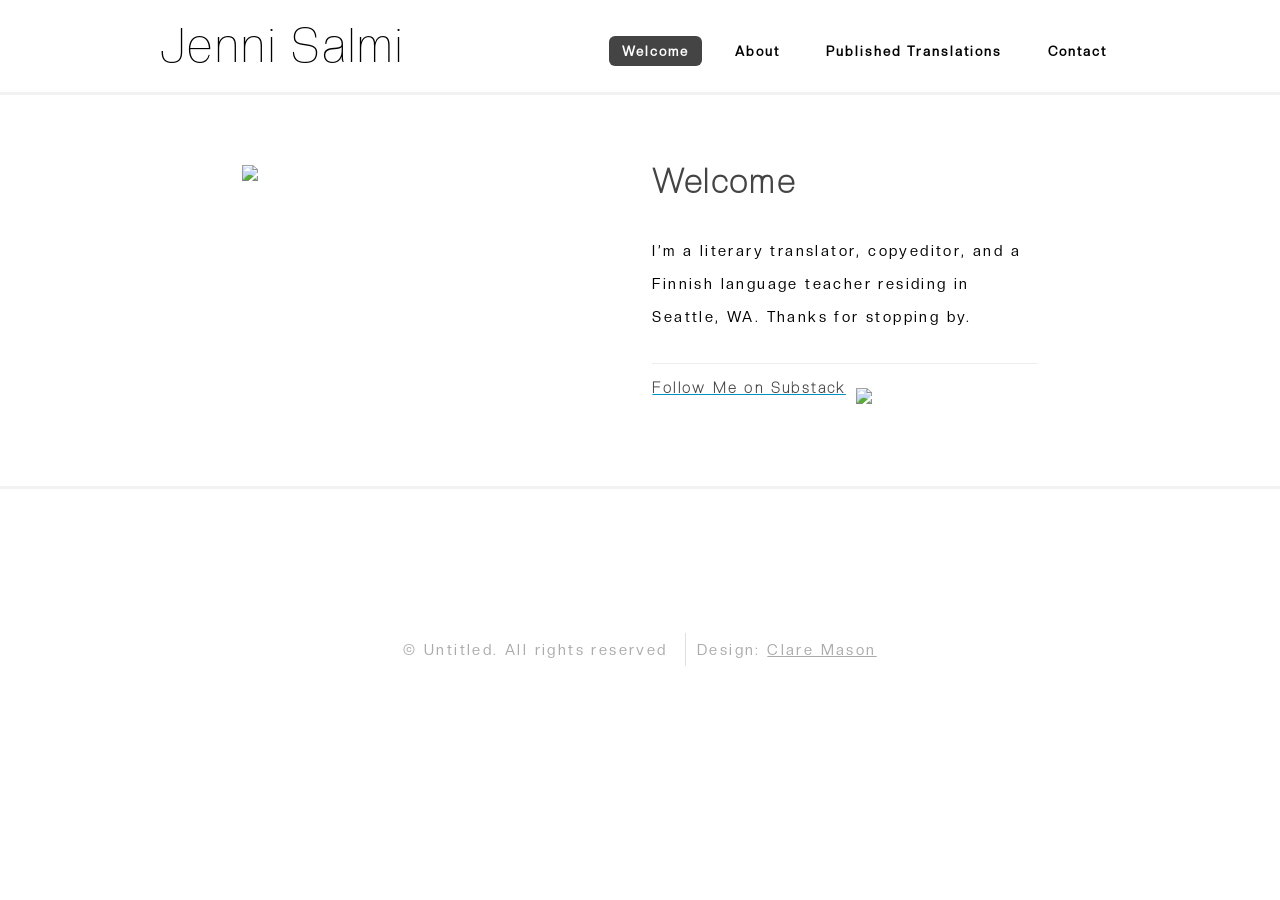
==== index.html @ ab944a5c "fixing styling" ====
<!doctype html>
<html>
  <head>
    <title>Jenni Salmi</title>
    <meta charset="utf-8" />
    <meta
      name="viewport"
      content="width=device-width, initial-scale=1, user-scalable=no"
    />
    <link rel="stylesheet" href="assets/css/main.css" />
  </head>
  <body class="is-preload no-sidebar">
    <div id="page-wrapper">
      <!-- Header -->
      <div id="header-wrapper">
        <header id="header" class="container">
          <!-- Logo -->
          <div id="logo">
            <h1><a href="index.html">Jenni Salmi</a></h1>
          </div>
          <!-- Nav -->
          <nav id="nav">
            <ul>
              <li class="current"><a href="index.html">Welcome</a></li>
              <li><a href="about.html">About</a></li>
              <li>
                <a href="published-translations.html">Published Translations</a>
              </li>
              <li><a href="contact.html">Contact</a></li>
            </ul>
          </nav>
        </header>
      </div>

      <!-- Main -->
      <div id="main-wrapper">
        <div class="container">
          <div id="content">
            <!-- Content -->

            <div class="row">
              <div class="col-1 col-0-medium text-center"></div>

              <div class="col-5 col-12-medium text-center">
                <img
                  class="image fit"
                  src="https://as1.ftcdn.net/jpg/01/63/11/70/1000_F_163117064_syJkTuCddASYjvl4WqyRmnuy8cDXpoQY.jpg"
                />
              </div>
              <div class="col-5 col-12-medium">
                <h2>Welcome</h2>
                <p>
                  I’m a literary translator, copyeditor, and a Finnish language
                  teacher residing in Seattle, WA. Thanks for stopping by.
                </p>
                <hr />

                <a href="https://translatetheworld.substack.com/">
                  <div class="row">
                    <h4>Follow Me on Substack</h4>
                    <img
                      height="25"
                      src="images/substack.png"
                      style="margin-top: 42px; margin-left: 10px; padding: 0"
                    />
                  </div>
                </a>
              </div>
              <div class="col-1 col-0-medium text-center"></div>
            </div>
          </div>
        </div>
      </div>

      <!-- Footer -->
      <div id="footer-wrapper">
        <footer id="footer" class="container">
          <div class="row">
            <div class="col-12">
              <div id="copyright">
                <ul class="menu">
                  <li>&copy; Untitled. All rights reserved</li>
                  <li>
                    Design: <a href="https://claremason.net">Clare Mason</a>
                  </li>
                </ul>
              </div>
            </div>
          </div>
        </footer>
      </div>
    </div>

    <!-- Scripts -->

    <script src="assets/js/jquery.min.js"></script>
    <script src="assets/js/jquery.dropotron.min.js"></script>
    <script src="assets/js/browser.min.js"></script>
    <script src="assets/js/breakpoints.min.js"></script>
    <script src="assets/js/util.js"></script>
    <script src="assets/js/main.js"></script>
  </body>
</html>
---- assets/css/main.css ----
/*
	Verti by HTML5 UP
	html5up.net | @ajlkn
	Free for personal and commercial use under the CCA 3.0 license (html5up.net/license)
*/

@font-face {
  font-family: CreatoDisplayRegular; /* set name */
  src: url(./../fonts/CreatoDisplay-Regular.otf); /* url of the font */
}
@font-face {
  font-family: CreatoDisplayThin; /* set name */
  src: url(./../fonts/CreatoDisplay-Thin.otf); /* url of the font */
}

html,
body,
div,
span,
applet,
object,
iframe,
h1,
h2,
h3,
h4,
h5,
h6,
p,
blockquote,
pre,
a,
abbr,
acronym,
address,
big,
cite,
code,
del,
dfn,
em,
img,
ins,
kbd,
q,
s,
samp,
small,
strike,
strong,
sub,
sup,
tt,
var,
b,
u,
i,
center,
dl,
dt,
dd,
ol,
ul,
li,
fieldset,
form,
label,
legend,
table,
caption,
tbody,
tfoot,
thead,
tr,
th,
td,
article,
aside,
canvas,
details,
embed,
figure,
figcaption,
footer,
header,
hgroup,
menu,
nav,
output,
ruby,
section,
summary,
time,
mark,
audio,
video {
  margin: 0;
  padding: 0;
  border: 0;
  font-size: 100%;
  font: inherit;
  vertical-align: baseline;
}

article,
aside,
details,
figcaption,
figure,
footer,
header,
hgroup,
menu,
nav,
section {
  display: block;
}

body {
  line-height: 1;
}

ol,
ul {
  list-style: none;
}

blockquote,
q {
  quotes: none;
}

blockquote:before,
blockquote:after,
q:before,
q:after {
  content: "";
  content: none;
}

table {
  border-collapse: collapse;
  border-spacing: 0;
}

body {
  -webkit-text-size-adjust: none;
}

mark {
  background-color: transparent;
  color: inherit;
}

input::-moz-focus-inner {
  border: 0;
  padding: 0;
}

input,
select,
textarea {
  -moz-appearance: none;
  -webkit-appearance: none;
  -ms-appearance: none;
  appearance: none;
}

/* Basic */

@-ms-viewport {
  width: device-width;
}

html {
  box-sizing: border-box;
}

*,
*:before,
*:after {
  box-sizing: inherit;
}

body {
  background-color: white;

  letter-spacing: 0.15rem;
  font-family: CreatoDisplayRegular;
  font-size: 13pt;

  line-height: 2.25em;
}

body.is-preload *,
body.is-preload *:before,
body.is-preload *:after {
  -moz-animation: none !important;
  -webkit-animation: none !important;
  -ms-animation: none !important;
  animation: none !important;
  -moz-transition: none !important;
  -webkit-transition: none !important;
  -ms-transition: none !important;
  transition: none !important;
}

input,
select,
textarea {
  font-family: CreatoDisplayRegular;
  font-size: 13pt;
  font-weight: 300;
  line-height: 2.25em;
}

a {
  color: #0090c5;
  text-decoration: underline;
}

a:hover {
  text-decoration: none;
}

h1,
h2,
h3,
h4,
h5,
h6 {
  color: #444;
  font-weight: 800;
  font-family: CreatoDisplayThin;
}

h1 a,
h2 a,
h3 a,
h4 a,
h5 a,
h6 a {
  color: inherit;
  text-decoration: none;
  outline: 0;
}
h1 {
  font-size: 3.25em;
  line-height: 1em;
}

h2 {
  font-size: 2.25em;
  margin: 0 0 1.1em 0;
  line-height: 1em;
}

h3 {
  font-size: 1.35em;
  margin: 0.5em;
}

b,
strong {
  font-weight: 600;
  color: #444;
}

i,
em {
  font-style: italic;
}

br.clear {
  clear: both;
}

sub {
  position: relative;
  top: 0.5em;
  font-size: 0.8em;
}

sup {
  position: relative;
  top: -0.5em;
  font-size: 0.8em;
}

hr {
  border: 0;
  border-top: solid 1px #eee;
}

blockquote {
  border-left: solid 0.5em #eee;
  padding: 1em 0 1em 2em;
  font-style: italic;
}

p,
ul,
ol,
dl,
table {
  margin-bottom: 2em;
  font-family: CreatoDisplayRegular;
}

/* Container */

.container {
  margin: 0 auto;
  max-width: 100%;
  width: 1400px;
}

@media screen and (max-width: 1680px) {
  .container {
    width: 1200px;
  }
}

@media screen and (max-width: 1280px) {
  .container {
    width: 960px;
  }
}

@media screen and (max-width: 980px) {
  .container {
    width: 90%;
  }
}

@media screen and (max-width: 736px) {
  .container {
    width: 100%;
  }
}

/* Row */

.row {
  display: flex;
  flex-wrap: wrap;
  box-sizing: border-box;
  align-items: stretch;
}

.row > * {
  box-sizing: border-box;
}

.row.gtr-uniform > * > :last-child {
  margin-bottom: 0;
}

.row.aln-left {
  justify-content: flex-start;
}

.row.aln-center {
  justify-content: center;
}

.row.aln-right {
  justify-content: flex-end;
}

.row.aln-top {
  align-items: flex-start;
}

.row.aln-middle {
  align-items: center;
}

.row.aln-bottom {
  align-items: flex-end;
}

.row > .imp {
  order: -1;
}

.row > .col-1 {
  width: 8.33333%;
}

.row > .off-1 {
  margin-left: 8.33333%;
}

.row > .col-2 {
  width: 16.66667%;
}

.row > .off-2 {
  margin-left: 16.66667%;
}

.row > .col-3 {
  width: 25%;
}

.row > .off-3 {
  margin-left: 25%;
}

.row > .col-4 {
  width: 33.33333%;
}

.row > .off-4 {
  margin-left: 33.33333%;
}

.row > .col-5 {
  width: 41.66667%;
}

.row > .off-5 {
  margin-left: 41.66667%;
}

.row > .col-6 {
  width: 50%;
}

.row > .off-6 {
  margin-left: 50%;
}

.row > .col-7 {
  width: 58.33333%;
}

.row > .off-7 {
  margin-left: 58.33333%;
}

.row > .col-8 {
  width: 66.66667%;
}

.row > .off-8 {
  margin-left: 66.66667%;
}

.row > .col-9 {
  width: 75%;
}

.row > .off-9 {
  margin-left: 75%;
}

.row > .col-10 {
  width: 83.33333%;
}

.row > .off-10 {
  margin-left: 83.33333%;
}

.row > .col-11 {
  width: 91.66667%;
}

.row > .off-11 {
  margin-left: 91.66667%;
}

.row > .col-12 {
  width: 100%;
}

.row > .off-12 {
  margin-left: 100%;
}

.row.gtr-0 {
  margin-top: 0px;
  margin-left: 0px;
}

.row.gtr-0 > * {
  padding: 0px 0 0 0px;
}

.row.gtr-0.gtr-uniform {
  margin-top: 0px;
}

.row.gtr-0.gtr-uniform > * {
  padding-top: 0px;
}

.row.gtr-25 {
  margin-top: -10px;
  margin-left: -10px;
}

.row.gtr-25 > * {
  padding: 10px 0 0 10px;
}

.row.gtr-25.gtr-uniform {
  margin-top: -10px;
}

.row.gtr-25.gtr-uniform > * {
  padding-top: 10px;
}

.row.gtr-50 {
  margin-top: -20px;
  margin-left: -20px;
}

.row.gtr-50 > * {
  padding: 20px 0 0 20px;
}

.row.gtr-50.gtr-uniform {
  margin-top: -20px;
}

.row.gtr-50.gtr-uniform > * {
  padding-top: 20px;
}

.row {
  margin-top: -40px;
  margin-left: -40px;
}

.row > * {
  padding: 40px 0 0 40px;
}

.row.gtr-uniform {
  margin-top: -40px;
}

.row.gtr-uniform > * {
  padding-top: 40px;
}

.row.gtr-150 {
  margin-top: -60px;
  margin-left: -60px;
}

.row.gtr-150 > * {
  padding: 60px 0 0 60px;
}

.row.gtr-150.gtr-uniform {
  margin-top: -60px;
}

.row.gtr-150.gtr-uniform > * {
  padding-top: 60px;
}

.row.gtr-200 {
  margin-top: -80px;
  margin-left: -80px;
}

.row.gtr-200 > * {
  padding: 80px 0 0 80px;
}

.row.gtr-200.gtr-uniform {
  margin-top: -80px;
}

.row.gtr-200.gtr-uniform > * {
  padding-top: 80px;
}

@media screen and (max-width: 1680px) {
  .row {
    display: flex;
    flex-wrap: wrap;
    box-sizing: border-box;
    align-items: stretch;
  }

  .row > * {
    box-sizing: border-box;
  }

  .row.gtr-uniform > * > :last-child {
    margin-bottom: 0;
  }

  .row.aln-left {
    justify-content: flex-start;
  }

  .row.aln-center {
    justify-content: center;
  }

  .row.aln-right {
    justify-content: flex-end;
  }

  .row.aln-top {
    align-items: flex-start;
  }

  .row.aln-middle {
    align-items: center;
  }

  .row.aln-bottom {
    align-items: flex-end;
  }

  .row > .imp-xlarge {
    order: -1;
  }

  .row > .col-1-xlarge {
    width: 8.33333%;
  }

  .row > .off-1-xlarge {
    margin-left: 8.33333%;
  }

  .row > .col-2-xlarge {
    width: 16.66667%;
  }

  .row > .off-2-xlarge {
    margin-left: 16.66667%;
  }

  .row > .col-3-xlarge {
    width: 25%;
  }

  .row > .off-3-xlarge {
    margin-left: 25%;
  }

  .row > .col-4-xlarge {
    width: 33.33333%;
  }

  .row > .off-4-xlarge {
    margin-left: 33.33333%;
  }

  .row > .col-5-xlarge {
    width: 41.66667%;
  }

  .row > .off-5-xlarge {
    margin-left: 41.66667%;
  }

  .row > .col-6-xlarge {
    width: 50%;
  }

  .row > .off-6-xlarge {
    margin-left: 50%;
  }

  .row > .col-7-xlarge {
    width: 58.33333%;
  }

  .row > .off-7-xlarge {
    margin-left: 58.33333%;
  }

  .row > .col-8-xlarge {
    width: 66.66667%;
  }

  .row > .off-8-xlarge {
    margin-left: 66.66667%;
  }

  .row > .col-9-xlarge {
    width: 75%;
  }

  .row > .off-9-xlarge {
    margin-left: 75%;
  }

  .row > .col-10-xlarge {
    width: 83.33333%;
  }

  .row > .off-10-xlarge {
    margin-left: 83.33333%;
  }

  .row > .col-11-xlarge {
    width: 91.66667%;
  }

  .row > .off-11-xlarge {
    margin-left: 91.66667%;
  }

  .row > .col-12-xlarge {
    width: 100%;
  }

  .row > .off-12-xlarge {
    margin-left: 100%;
  }

  .row.gtr-0 {
    margin-top: 0px;
    margin-left: 0px;
  }

  .row.gtr-0 > * {
    padding: 0px 0 0 0px;
  }

  .row.gtr-0.gtr-uniform {
    margin-top: 0px;
  }

  .row.gtr-0.gtr-uniform > * {
    padding-top: 0px;
  }

  .row.gtr-25 {
    margin-top: -10px;
    margin-left: -10px;
  }

  .row.gtr-25 > * {
    padding: 10px 0 0 10px;
  }

  .row.gtr-25.gtr-uniform {
    margin-top: -10px;
  }

  .row.gtr-25.gtr-uniform > * {
    padding-top: 10px;
  }

  .row.gtr-50 {
    margin-top: -20px;
    margin-left: -20px;
  }

  .row.gtr-50 > * {
    padding: 20px 0 0 20px;
  }

  .row.gtr-50.gtr-uniform {
    margin-top: -20px;
  }

  .row.gtr-50.gtr-uniform > * {
    padding-top: 20px;
  }

  .row {
    margin-top: -40px;
    margin-left: -40px;
  }

  .row > * {
    padding: 40px 0 0 40px;
  }

  .row.gtr-uniform {
    margin-top: -40px;
  }

  .row.gtr-uniform > * {
    padding-top: 40px;
  }

  .row.gtr-150 {
    margin-top: -60px;
    margin-left: -60px;
  }

  .row.gtr-150 > * {
    padding: 60px 0 0 60px;
  }

  .row.gtr-150.gtr-uniform {
    margin-top: -60px;
  }

  .row.gtr-150.gtr-uniform > * {
    padding-top: 60px;
  }

  .row.gtr-200 {
    margin-top: -80px;
    margin-left: -80px;
  }

  .row.gtr-200 > * {
    padding: 80px 0 0 80px;
  }

  .row.gtr-200.gtr-uniform {
    margin-top: -80px;
  }

  .row.gtr-200.gtr-uniform > * {
    padding-top: 80px;
  }
}

@media screen and (max-width: 1280px) {
  .row {
    display: flex;
    flex-wrap: wrap;
    box-sizing: border-box;
    align-items: stretch;
  }

  .row > * {
    box-sizing: border-box;
  }

  .row.gtr-uniform > * > :last-child {
    margin-bottom: 0;
  }

  .row.aln-left {
    justify-content: flex-start;
  }

  .row.aln-center {
    justify-content: center;
  }

  .row.aln-right {
    justify-content: flex-end;
  }

  .row.aln-top {
    align-items: flex-start;
  }

  .row.aln-middle {
    align-items: center;
  }

  .row.aln-bottom {
    align-items: flex-end;
  }

  .row > .imp-large {
    order: -1;
  }

  .row > .col-1-large {
    width: 8.33333%;
  }

  .row > .off-1-large {
    margin-left: 8.33333%;
  }

  .row > .col-2-large {
    width: 16.66667%;
  }

  .row > .off-2-large {
    margin-left: 16.66667%;
  }

  .row > .col-3-large {
    width: 25%;
  }

  .row > .off-3-large {
    margin-left: 25%;
  }

  .row > .col-4-large {
    width: 33.33333%;
  }

  .row > .off-4-large {
    margin-left: 33.33333%;
  }

  .row > .col-5-large {
    width: 41.66667%;
  }

  .row > .off-5-large {
    margin-left: 41.66667%;
  }

  .row > .col-6-large {
    width: 50%;
  }

  .row > .off-6-large {
    margin-left: 50%;
  }

  .row > .col-7-large {
    width: 58.33333%;
  }

  .row > .off-7-large {
    margin-left: 58.33333%;
  }

  .row > .col-8-large {
    width: 66.66667%;
  }

  .row > .off-8-large {
    margin-left: 66.66667%;
  }

  .row > .col-9-large {
    width: 75%;
  }

  .row > .off-9-large {
    margin-left: 75%;
  }

  .row > .col-10-large {
    width: 83.33333%;
  }

  .row > .off-10-large {
    margin-left: 83.33333%;
  }

  .row > .col-11-large {
    width: 91.66667%;
  }

  .row > .off-11-large {
    margin-left: 91.66667%;
  }

  .row > .col-12-large {
    width: 100%;
  }

  .row > .off-12-large {
    margin-left: 100%;
  }

  .row.gtr-0 {
    margin-top: 0px;
    margin-left: 0px;
  }

  .row.gtr-0 > * {
    padding: 0px 0 0 0px;
  }

  .row.gtr-0.gtr-uniform {
    margin-top: 0px;
  }

  .row.gtr-0.gtr-uniform > * {
    padding-top: 0px;
  }

  .row.gtr-25 {
    margin-top: -6.25px;
    margin-left: -6.25px;
  }

  .row.gtr-25 > * {
    padding: 6.25px 0 0 6.25px;
  }

  .row.gtr-25.gtr-uniform {
    margin-top: -6.25px;
  }

  .row.gtr-25.gtr-uniform > * {
    padding-top: 6.25px;
  }

  .row.gtr-50 {
    margin-top: -12.5px;
    margin-left: -12.5px;
  }

  .row.gtr-50 > * {
    padding: 12.5px 0 0 12.5px;
  }

  .row.gtr-50.gtr-uniform {
    margin-top: -12.5px;
  }

  .row.gtr-50.gtr-uniform > * {
    padding-top: 12.5px;
  }

  .row {
    margin-top: -25px;
    margin-left: -25px;
  }

  .row > * {
    padding: 25px 0 0 25px;
  }

  .row.gtr-uniform {
    margin-top: -25px;
  }

  .row.gtr-uniform > * {
    padding-top: 25px;
  }

  .row.gtr-150 {
    margin-top: -37.5px;
    margin-left: -37.5px;
  }

  .row.gtr-150 > * {
    padding: 37.5px 0 0 37.5px;
  }

  .row.gtr-150.gtr-uniform {
    margin-top: -37.5px;
  }

  .row.gtr-150.gtr-uniform > * {
    padding-top: 37.5px;
  }

  .row.gtr-200 {
    margin-top: -50px;
    margin-left: -50px;
  }

  .row.gtr-200 > * {
    padding: 50px 0 0 50px;
  }

  .row.gtr-200.gtr-uniform {
    margin-top: -50px;
  }

  .row.gtr-200.gtr-uniform > * {
    padding-top: 50px;
  }
}

@media screen and (max-width: 980px) {
  .row {
    display: flex;
    flex-wrap: wrap;
    box-sizing: border-box;
    align-items: stretch;
  }

  .row > * {
    box-sizing: border-box;
  }

  .row.gtr-uniform > * > :last-child {
    margin-bottom: 0;
  }

  .row.aln-left {
    justify-content: flex-start;
  }

  .row.aln-center {
    justify-content: center;
  }

  .row.aln-right {
    justify-content: flex-end;
  }

  .row.aln-top {
    align-items: flex-start;
  }

  .row.aln-middle {
    align-items: center;
  }

  .row.aln-bottom {
    align-items: flex-end;
  }

  .row > .imp-medium {
    order: -1;
  }

  .row > .col-1-medium {
    width: 8.33333%;
  }

  .row > .off-1-medium {
    margin-left: 8.33333%;
  }

  .row > .col-2-medium {
    width: 16.66667%;
  }

  .row > .off-2-medium {
    margin-left: 16.66667%;
  }

  .row > .col-3-medium {
    width: 25%;
  }

  .row > .off-3-medium {
    margin-left: 25%;
  }

  .row > .col-4-medium {
    width: 33.33333%;
  }

  .row > .off-4-medium {
    margin-left: 33.33333%;
  }

  .row > .col-5-medium {
    width: 41.66667%;
  }

  .row > .off-5-medium {
    margin-left: 41.66667%;
  }

  .row > .col-6-medium {
    width: 50%;
  }

  .row > .off-6-medium {
    margin-left: 50%;
  }

  .row > .col-7-medium {
    width: 58.33333%;
  }

  .row > .off-7-medium {
    margin-left: 58.33333%;
  }

  .row > .col-8-medium {
    width: 66.66667%;
  }

  .row > .off-8-medium {
    margin-left: 66.66667%;
  }

  .row > .col-9-medium {
    width: 75%;
  }

  .row > .off-9-medium {
    margin-left: 75%;
  }

  .row > .col-10-medium {
    width: 83.33333%;
  }

  .row > .off-10-medium {
    margin-left: 83.33333%;
  }

  .row > .col-11-medium {
    width: 91.66667%;
  }

  .row > .off-11-medium {
    margin-left: 91.66667%;
  }

  .row > .col-12-medium {
    width: 100%;
  }

  .row > .off-12-medium {
    margin-left: 100%;
  }

  .row.gtr-0 {
    margin-top: 0px;
    margin-left: 0px;
  }

  .row.gtr-0 > * {
    padding: 0px 0 0 0px;
  }

  .row.gtr-0.gtr-uniform {
    margin-top: 0px;
  }

  .row.gtr-0.gtr-uniform > * {
    padding-top: 0px;
  }

  .row.gtr-25 {
    margin-top: -6.25px;
    margin-left: -6.25px;
  }

  .row.gtr-25 > * {
    padding: 6.25px 0 0 6.25px;
  }

  .row.gtr-25.gtr-uniform {
    margin-top: -6.25px;
  }

  .row.gtr-25.gtr-uniform > * {
    padding-top: 6.25px;
  }

  .row.gtr-50 {
    margin-top: -12.5px;
    margin-left: -12.5px;
  }

  .row.gtr-50 > * {
    padding: 12.5px 0 0 12.5px;
  }

  .row.gtr-50.gtr-uniform {
    margin-top: -12.5px;
  }

  .row.gtr-50.gtr-uniform > * {
    padding-top: 12.5px;
  }

  .row {
    margin-top: -25px;
    margin-left: -25px;
  }

  .row > * {
    padding: 25px 0 0 25px;
  }

  .row.gtr-uniform {
    margin-top: -25px;
  }

  .row.gtr-uniform > * {
    padding-top: 25px;
  }

  .row.gtr-150 {
    margin-top: -37.5px;
    margin-left: -37.5px;
  }

  .row.gtr-150 > * {
    padding: 37.5px 0 0 37.5px;
  }

  .row.gtr-150.gtr-uniform {
    margin-top: -37.5px;
  }

  .row.gtr-150.gtr-uniform > * {
    padding-top: 37.5px;
  }

  .row.gtr-200 {
    margin-top: -50px;
    margin-left: -50px;
  }

  .row.gtr-200 > * {
    padding: 50px 0 0 50px;
  }

  .row.gtr-200.gtr-uniform {
    margin-top: -50px;
  }

  .row.gtr-200.gtr-uniform > * {
    padding-top: 50px;
  }
}

@media screen and (max-width: 736px) {
  .row {
    display: flex;
    flex-wrap: wrap;
    box-sizing: border-box;
    align-items: stretch;
  }

  .row > * {
    box-sizing: border-box;
  }

  .row.gtr-uniform > * > :last-child {
    margin-bottom: 0;
  }

  .row.aln-left {
    justify-content: flex-start;
  }

  .row.aln-center {
    justify-content: center;
  }

  .row.aln-right {
    justify-content: flex-end;
  }

  .row.aln-top {
    align-items: flex-start;
  }

  .row.aln-middle {
    align-items: center;
  }

  .row.aln-bottom {
    align-items: flex-end;
  }

  .row > .imp-small {
    order: -1;
  }

  .row > .col-1-small {
    width: 8.33333%;
  }

  .row > .off-1-small {
    margin-left: 8.33333%;
  }

  .row > .col-2-small {
    width: 16.66667%;
  }

  .row > .off-2-small {
    margin-left: 16.66667%;
  }

  .row > .col-3-small {
    width: 25%;
  }

  .row > .off-3-small {
    margin-left: 25%;
  }

  .row > .col-4-small {
    width: 33.33333%;
  }

  .row > .off-4-small {
    margin-left: 33.33333%;
  }

  .row > .col-5-small {
    width: 41.66667%;
  }

  .row > .off-5-small {
    margin-left: 41.66667%;
  }

  .row > .col-6-small {
    width: 50%;
  }

  .row > .off-6-small {
    margin-left: 50%;
  }

  .row > .col-7-small {
    width: 58.33333%;
  }

  .row > .off-7-small {
    margin-left: 58.33333%;
  }

  .row > .col-8-small {
    width: 66.66667%;
  }

  .row > .off-8-small {
    margin-left: 66.66667%;
  }

  .row > .col-9-small {
    width: 75%;
  }

  .row > .off-9-small {
    margin-left: 75%;
  }

  .row > .col-10-small {
    width: 83.33333%;
  }

  .row > .off-10-small {
    margin-left: 83.33333%;
  }

  .row > .col-11-small {
    width: 91.66667%;
  }

  .row > .off-11-small {
    margin-left: 91.66667%;
  }

  .row > .col-12-small {
    width: 100%;
  }

  .row > .off-12-small {
    margin-left: 100%;
  }

  .row.gtr-0 {
    margin-top: 0px;
    margin-left: 0px;
  }

  .row.gtr-0 > * {
    padding: 0px 0 0 0px;
  }

  .row.gtr-0.gtr-uniform {
    margin-top: 0px;
  }

  .row.gtr-0.gtr-uniform > * {
    padding-top: 0px;
  }

  .row.gtr-25 {
    margin-top: -5px;
    margin-left: -5px;
  }

  .row.gtr-25 > * {
    padding: 5px 0 0 5px;
  }

  .row.gtr-25.gtr-uniform {
    margin-top: -5px;
  }

  .row.gtr-25.gtr-uniform > * {
    padding-top: 5px;
  }

  .row.gtr-50 {
    margin-top: -10px;
    margin-left: -10px;
  }

  .row.gtr-50 > * {
    padding: 10px 0 0 10px;
  }

  .row.gtr-50.gtr-uniform {
    margin-top: -10px;
  }

  .row.gtr-50.gtr-uniform > * {
    padding-top: 10px;
  }

  .row {
    margin-top: -20px;
    margin-left: -20px;
  }

  .row > * {
    padding: 20px 0 0 20px;
  }

  .row.gtr-uniform {
    margin-top: -20px;
  }

  .row.gtr-uniform > * {
    padding-top: 20px;
  }

  .row.gtr-150 {
    margin-top: -30px;
    margin-left: -30px;
  }

  .row.gtr-150 > * {
    padding: 30px 0 0 30px;
  }

  .row.gtr-150.gtr-uniform {
    margin-top: -30px;
  }

  .row.gtr-150.gtr-uniform > * {
    padding-top: 30px;
  }

  .row.gtr-200 {
    margin-top: -40px;
    margin-left: -40px;
  }

  .row.gtr-200 > * {
    padding: 40px 0 0 40px;
  }

  .row.gtr-200.gtr-uniform {
    margin-top: -40px;
  }

  .row.gtr-200.gtr-uniform > * {
    padding-top: 40px;
  }
}

/* Section/Article */

section,
article {
  margin-bottom: 5em;
}

section > :last-child,
article > :last-child,
section:last-child,
article:last-child {
  margin-bottom: 0;
}

header {
  margin: 0 0 2em 0;
}

header h2,
header h3 {
  margin: 0 0 0.25em 0;
}

header p {
  margin: 0;
}

footer {
  margin: 2.5em 0 0 0;
}

/* Forms */

form label {
  display: block;
  font-weight: 800;
  margin: 0 0 1em 0;
  font-size: 0.8em;
  color: #444;
}

form input[type="text"],
form input[type="email"],
form input[type="password"],
form select,
form textarea {
  -webkit-appearance: none;
  display: block;
  width: 100%;
  border-radius: 8px;
  border: solid 1px black;
}

form input[type="text"]:focus,
form input[type="email"]:focus,
form input[type="password"]:focus,
form select:focus,
form textarea:focus {
  border-color: #0090c5;
}

form input[type="text"],
form input[type="email"],
form input[type="password"] {
  line-height: 3em;
  padding: 0 1em;
}

form select {
  line-height: 3em;
  padding: 0 1em;
}

form textarea {
  min-height: 9em;
  padding: 1em;
}

form ::-webkit-input-placeholder {
  color: #555 !important;
}

form :-moz-placeholder {
  color: #555 !important;
}

form ::-moz-placeholder {
  color: #555 !important;
}

form :-ms-input-placeholder {
  color: #555 !important;
}

form ::-moz-focus-inner {
  border: 0;
}

/* Tables */

table {
  width: 100%;
}

table tr {
  border-top: solid 1px #eee;
}

table tr:first-child {
  border-top: 0;
}

table td {
  padding: 0.5em 1em 0.5em 1em;
}

table th {
  text-align: left;
  padding: 0.5em 1em 0.5em 1em;
  font-weight: 800;
  margin: 0 0 1em 0;
}

table thead {
  background: #404248;
  color: #fff;
}

/* Image */

.image {
  display: inline-block;
  outline: 0;
}

.image img {
  display: block;
  width: 100%;
  border-radius: 8px;
}

.image.fit {
  display: block;
  width: 100%;
}

.image.featured {
  display: block;
  width: 100%;
  margin: 0 0 2.5em 0;
}

.image.left {
  float: left;
  margin: 0 2em 2em 0;
}

.image.centered {
  display: block;
  margin: 0 0 2.5em 0;
}

.image.centered img {
  margin: 0 auto;
  width: auto;
}

/* Button */

input[type="button"],
input[type="submit"],
input[type="reset"],
button,
.button {
  -moz-transition: background-color 0.25s ease-in-out;
  -webkit-transition: background-color 0.25s ease-in-out;
  -ms-transition: background-color 0.25s ease-in-out;
  transition: background-color 0.25s ease-in-out;
  -webkit-appearance: none;
  position: relative;
  display: inline-block;
  background: #0090c5;
  color: #fff;
  text-decoration: none;
  border-radius: 6px;
  font-weight: 800;
  outline: 0;
  border: 0;
  cursor: pointer;
  font-size: 1.35em;
}

input[type="button"].icon:before,
input[type="submit"].icon:before,
input[type="reset"].icon:before,
button.icon:before,
.button.icon:before {
  position: relative;
  margin-right: 0.5em;
  top: 0.05em;
}

input[type="button"]:hover,
input[type="submit"]:hover,
input[type="reset"]:hover,
button:hover,
.button:hover {
  background: #10a0d5;
}

input[type="button"]:active,
input[type="submit"]:active,
input[type="reset"]:active,
button:active,
.button:active {
  background: #20b0e5;
}

input[type="button"].alt,
input[type="submit"].alt,
input[type="reset"].alt,
button.alt,
.button.alt {
  background: #f1f1f1;
  background: rgba(0, 0, 0, 0.05);
  color: #444;
}

input[type="button"].alt:hover,
input[type="submit"].alt:hover,
input[type="reset"].alt:hover,
button.alt:hover,
.button.alt:hover {
  background: #e8e8e8;
  background: rgba(0, 0, 0, 0.085);
}

input[type="button"].alt:active,
input[type="submit"].alt:active,
input[type="reset"].alt:active,
button.alt:active,
.button.alt:active {
  background: #e4e4e4;
  background: rgba(0, 0, 0, 0.15);
}

input[type="button"].large,
input[type="submit"].large,
input[type="reset"].large,
button.large,
.button.large {
  font-size: 2.25em;
  padding: 0.8em 0.9em;
}

/* List */

ul {
  list-style: disc;
  padding-left: 1em;
}

ul li {
  padding-left: 0.5em;
}

ul.style2 {
  list-style: none;
  padding-left: 0;
}

ul.style2 li {
  padding-left: 0;
}

ol {
  list-style: decimal;
  padding-left: 1.25em;
}

ol li {
  padding-left: 0.25em;
}

/* Actions */

ul.actions {
  list-style: none;
  padding-left: 0;
}

ul.actions li {
  display: inline-block;
  padding: 0 0 0 0.25em;
  margin: 0 0 0 0.25em;
}

ul.actions li:first-child {
  margin-left: 0;
  padding-left: 0;
}

/* Menu */

ul.menu {
  list-style: none;
  padding-left: 0;
}

ul.menu li {
  border-left: solid 1px #e0e0e0;
  display: inline-block;
  padding: 0 0 0 0.75em;
  margin: 0 0 0 0.75em;
}

ul.menu li:first-child {
  border-left: 0;
  margin-left: 0;
  padding-left: 0;
}

/* Box */

.box {
  background: #fff;
  border-radius: 6px;
  box-shadow: 0px 3px 0px 0px rgba(0, 0, 0, 0.05);
  padding: 2em;
}

.box.feature {
  padding: 0;
}

.box.feature .inner {
  padding: 4em 2em 3em 2em;
}

.box.feature h2 {
  font-size: 1.35em;
}

.box.feature p {
  margin: 0;
}

.box.feature .image {
  position: relative;
  margin: 0;
}

.box.feature .image img {
  border-bottom-left-radius: 0;
  border-bottom-right-radius: 0;
}

/* Icons */

.icon {
  text-decoration: none;
  position: relative;
  text-decoration: none;
}
/*
.icon:before {
  -moz-osx-font-smoothing: grayscale;
  -webkit-font-smoothing: antialiased;
  display: inline-block;
  font-style: normal;
  font-variant: normal;
  text-rendering: auto;
  line-height: 1;
  text-transform: none !important;
  font-family: "Font Awesome 5 Free";
  font-weight: 400;
}

.icon:before {
  line-height: inherit;
}

.icon.solid:before {
  font-weight: 900;
}

/*
.icon.brands:before {
  font-family: "Font Awesome 5 Brands";
}*/

.icon > .label {
  display: none;
}

/* Widgets */

.widget.thumbnails .grid {
  margin: 0 0 3em 0;
}

.widget.thumbnails .image {
  margin: 0;
}

.widget.contact ul {
  list-style: none;
  padding-left: 0;
  overflow: hidden;
  position: relative;
  left: -4px;
  top: 4px;
  margin-bottom: 1.5em;
}

.widget.contact ul li {
  display: inline-block;
  margin-right: 0.25em;
  padding-left: 0;
}

.widget.contact ul li a {
  -moz-transition: background-color 0.25s ease-in-out;
  -webkit-transition: background-color 0.25s ease-in-out;
  -ms-transition: background-color 0.25s ease-in-out;
  transition: background-color 0.25s ease-in-out;
  display: inline-block;
  width: 2.5em;
  height: 2.5em;
  text-align: center;
  line-height: 2.5em;
  border-radius: 0.35em;
  outline: 0;
  opacity: 0.75;
  text-decoration: none;
  background: #222222;
}

.widget.contact ul li a:before {
  color: #f3f3f3;
  font-size: 1.5em;
  line-height: inherit;
}

.widget.contact ul li a:hover {
  background: #444444;
}

.widget.contact ul li a:active {
  background: #666666;
}

/* Wrappers */

#header-wrapper {
  /* add color here to change header color*/
  box-shadow: 0px 3px 0px 0px rgba(0, 0, 0, 0.05);
  padding: 1.5em;
}

#features-wrapper {
  padding: 3em 0 3em 0;
}

#main-wrapper {
  /* add color here to change footer color*/
  box-shadow: 0px 3px 0px 0px rgba(0, 0, 0, 0.05);
  padding: 5em 0 5em 0;
}

#footer-wrapper {
  padding: 6em 0 8em 0;
}

/* Header */

#header {
  position: relative;
}

/* Logo */

#logo {
  display: inline-block;
}

#logo h1 {
  color: black;
  font-weight: 400;
  font-size: 3.25em;
  letter-spacing: 0.05em;
  display: inline-block;
  vertical-align: middle;
}

#logo span {
  font-weight: 800;
  line-height: 4.5em;
  letter-spacing: 0.025em;
  font-size: 0.9em;
  vertical-align: middle;
  margin: 0 0 0 1.25em;
}

/* Nav */

#nav {
  position: absolute;
  right: 0;
  top: 0;
  font-size: 0.9em;
  font-family: CreatoDisplayThin;
}

#nav ul {
  list-style: none;
  padding-left: 0;
}

#nav ul li {
  float: left;
  line-height: 4.5em;
  padding-left: 1.5em;
}

#nav ul li a,
#nav ul li span {
  -moz-transition: background-color 0.25s ease-in-out;
  -webkit-transition: background-color 0.25s ease-in-out;
  -ms-transition: background-color 0.25s ease-in-out;
  transition: background-color 0.25s ease-in-out;
  font-weight: 800;
  letter-spacing: 0.15em;
  color: black;
  text-decoration: none;
  border-radius: 6px;
  padding: 0.5em 1em 0.5em 1em;
}

#nav ul li > ul {
  display: none;
}

#nav ul li:hover a,
#nav ul li:hover span {
  background: #fff;
}

#nav ul li.active a,
#nav ul li.active span {
  background: #fff;
}

#nav ul li.current a {
  background: #444;
  color: #fff;
}

.dropotron {
  background: #fff;
  letter-spacing: 0.025em;
  color: red;
  text-decoration: none;
  border-radius: 6px;
  padding: 0.75em 0;
  min-width: 15em;
  box-shadow:
    inset 0 0 0 1px rgba(0, 0, 0, 0.1),
    0 0.25em 0.25em 0.1em rgba(0, 0, 0, 0.025);
  margin-top: calc(-0.75em + 1px);
  margin-left: -1px;
  list-style: none;
  padding-left: 0;
}

.dropotron li {
  border-top: solid 1px #eee;
  line-height: 3em;
  padding-left: 0;
}

.dropotron li:first-child {
  border-top: 0;
}

.dropotron li > a,
.dropotron li > span {
  -moz-transition:
    color 0.25s ease-in-out,
    background-color 0.25s ease-in-out;
  -webkit-transition:
    color 0.25s ease-in-out,
    background-color 0.25s ease-in-out;
  -ms-transition:
    color 0.25s ease-in-out,
    background-color 0.25s ease-in-out;
  transition:
    color 0.25s ease-in-out,
    background-color 0.25s ease-in-out;
  text-decoration: none;
  color: inherit;
  display: block;
  padding: 0 1.5em;
}

.dropotron li > a:hover,
.dropotron li > span:hover {
  background: #eee;
}

.dropotron li.active > a,
.dropotron li.active > span {
  background: #eee;
}

.dropotron.level-0 {
  font-size: 0.8em;
  margin-left: 1.5em;
  margin-top: 0;
}

.dropotron.level-0:before {
  content: "";
  position: absolute;
  top: -0.5em;
  left: 1em;
  border-bottom: solid 0.75em #ffffff;
  border-left: solid 0.75em transparent;
  border-right: solid 0.75em transparent;
  z-index: 1;
}

/* Banner */

#banner {
  position: relative;
  padding: 4.5em;
}

#banner h2 {
  font-size: 3.5em;
  margin: 0.1em 0 0.35em 0;
}

#banner p {
  font-size: 2.75em;
  line-height: 1.35em;
  margin: 0;
}

#banner .button {
  width: 100%;
  margin-bottom: 0.5em;
}

#banner .button.icon:before {
  position: absolute;
  right: 0.15em;
  top: 50%;
  margin-top: -0.5em;
}

#banner .button.alt {
  margin-bottom: 0;
}

#banner ul {
  list-style: none;
  padding-left: 0;
  margin: 0 0 0 2em;
}

#banner ul li {
  padding-left: 0;
}

/* Footer */

#footer {
  margin-top: 0;
}

#footer a {
  color: inherit;
}

#copyright {
  color: #aaa;
  padding: 4em 0 0 0;
  text-align: center;
}

#copyright a {
  color: inherit;
}

/* XLarge */

@media screen and (max-width: 1680px) {
  /* Basic */

  body,
  input,
  select,
  textarea {
    font-size: 12pt;
  }
}

/* Large */

@media screen and (max-width: 1280px) {
  /* Basic */

  body,
  input,
  select,
  textarea {
    font-size: 11pt;
  }
}

/* Medium */

#navPanel,
#navToggle {
  display: none;
}

@media screen and (max-width: 980px) {
  /* Basic */

  html,
  body {
    overflow-x: hidden;
  }

  body,
  input,
  select,
  textarea {
    font-size: 11pt;
  }

  /* Section/Article */

  section,
  article {
    clear: both;
    margin-bottom: 3em !important;
  }

  section.last,
  article.last {
    margin-bottom: 0 !important;
  }

  /* Image */

  .image.left {
    width: 25%;
    margin-bottom: 2em !important;
  }

  /* Menu */

  ul.menu li {
    display: block;
    border: 0 !important;
    padding: 0 !important;
    margin: 0 !important;
  }

  /* Actions */

  ul.actions li {
    display: block;
    padding: 0;
    margin: 1em 0 0 0;
  }

  ul.actions li:first-child {
    margin-top: 0;
  }

  /* Button */

  input[type="button"],
  input[type="submit"],
  input[type="reset"],
  button,
  .button {
    width: 100%;
    text-align: center;
    font-size: 1.35em;
    padding: 0.85em 0 !important;
  }

  input[type="button"].icon,
  input[type="submit"].icon,
  input[type="reset"].icon,
  button.icon,
  .button.icon {
    padding-right: 0.75em !important;
  }

  input[type="button"].icon:before,
  input[type="submit"].icon:before,
  input[type="reset"].icon:before,
  button.icon:before,
  .button.icon:before {
    margin-right: 0.5em;
    top: 0.05em;
  }

  /* Wrappers */

  #header-wrapper {
    padding: 3em 0 1em 0;
    text-align: center;
  }

  #footer-wrapper {
    padding: 6em 0 4em 0;
  }

  /* Header */

  #header {
    margin: 0 auto;
  }

  /* Logo */

  #logo span {
    display: block;
    margin: 0;
  }

  /* Nav */

  #nav {
    display: none;
  }

  /* Banner */

  #banner {
    padding: 4.5em 3em;
    text-align: center;
  }

  #banner ul {
    margin: 2em 0 0 0;
  }

  #banner .button.icon:before {
    position: relative;
    right: auto;
    top: auto;
  }

  /* Content */

  #content {
    border-bottom: solid 1px #e8e8e8;
    padding-bottom: 4em;
    margin-bottom: 0 !important;
  }

  #content > :last-child {
    margin-bottom: 0 !important;
  }

  #sidebar > :last-child {
    margin-bottom: 0 !important;
  }

  /* Footer */

  #copyright {
    padding: 0;
  }

  /* Nav */

  #page-wrapper {
    -moz-backface-visibility: hidden;
    -webkit-backface-visibility: hidden;
    -ms-backface-visibility: hidden;
    backface-visibility: hidden;
    -moz-transition: -moz-transform 0.5s ease;
    -webkit-transition: -webkit-transform 0.5s ease;
    -ms-transition: -ms-transform 0.5s ease;
    transition: transform 0.5s ease;
    padding-bottom: 1px;
  }

  #navToggle {
    -moz-backface-visibility: hidden;
    -webkit-backface-visibility: hidden;
    -ms-backface-visibility: hidden;
    backface-visibility: hidden;
    -moz-transition: -moz-transform 0.5s ease;
    -webkit-transition: -webkit-transform 0.5s ease;
    -ms-transition: -ms-transform 0.5s ease;
    transition: transform 0.5s ease;
    display: block;
    height: 44px;
    left: 0;
    position: fixed;
    top: 0;
    width: 100%;
    z-index: 10001;
  }

  #navToggle .toggle {
    text-decoration: none;
    width: 70px;
    height: 50px;
    opacity: 0.35;
  }

  #navToggle .toggle:before {
    -moz-osx-font-smoothing: grayscale;
    -webkit-font-smoothing: antialiased;
    display: inline-block;
    font-style: normal;
    font-variant: normal;
    text-rendering: auto;
    line-height: 1;
    text-transform: none !important;
    font-family: "Font Awesome 5 Free";
    font-weight: 900;
  }

  #navToggle .toggle:before {
    display: inline-block;
    text-decoration: none;
    position: absolute;
    left: 6px;
    top: 6px;
    background: rgba(0, 0, 0, 0.5);
    width: 58px;
    height: 38px;
    border-radius: 6px;
    content: "\f0c9";
    color: #fff;
    text-align: center;
    line-height: 38px;
    font-size: 20px;
  }

  #navToggle .toggle:active {
    opacity: 0.75;
  }

  #navPanel {
    -moz-backface-visibility: hidden;
    -webkit-backface-visibility: hidden;
    -ms-backface-visibility: hidden;
    backface-visibility: hidden;
    -moz-transform: translateX(-275px);
    -webkit-transform: translateX(-275px);
    -ms-transform: translateX(-275px);
    transform: translateX(-275px);
    -moz-transition: -moz-transform 0.5s ease;
    -webkit-transition: -webkit-transform 0.5s ease;
    -ms-transition: -ms-transform 0.5s ease;
    transition: transform 0.5s ease;
    display: block;
    height: 100%;
    left: 0;
    overflow-y: auto;
    position: fixed;
    top: 0;
    width: 275px;
    z-index: 10002;
    background: #fff;
    box-shadow: inset -3px 0px 0px 0px #dfdfdf;
    padding: 0 23px 0 20px;
  }

  #navPanel .link {
    display: block;
    text-decoration: none;
    height: 54px;
    line-height: 54px;
    border-top: solid 1px #e8e8e8;
    color: #696969;
  }

  #navPanel .link:first-child {
    border-top: 0;
  }

  #navPanel .indent-1 {
    display: inline-block;
    width: 1em;
  }

  #navPanel .indent-2 {
    display: inline-block;
    width: 2em;
  }

  #navPanel .indent-3 {
    display: inline-block;
    width: 3em;
  }

  #navPanel .indent-4 {
    display: inline-block;
    width: 4em;
  }

  #navPanel .indent-5 {
    display: inline-block;
    width: 5em;
  }

  #navPanel .depth-0 {
    color: #444;
    font-weight: 800;
  }

  body.navPanel-visible #page-wrapper {
    -moz-transform: translateX(275px);
    -webkit-transform: translateX(275px);
    -ms-transform: translateX(275px);
    transform: translateX(275px);
  }

  body.navPanel-visible #navToggle {
    -moz-transform: translateX(275px);
    -webkit-transform: translateX(275px);
    -ms-transform: translateX(275px);
    transform: translateX(275px);
  }

  body.navPanel-visible #navPanel {
    -moz-transform: translateX(0);
    -webkit-transform: translateX(0);
    -ms-transform: translateX(0);
    transform: translateX(0);
  }
}

/* Small */

@media screen and (max-width: 736px) {
  /* Basic */

  body,
  input,
  select,
  textarea {
    line-height: 2em;
  }

  h2,
  h3,
  h4,
  h5,
  h6 {
    font-size: 13pt;
    margin: 0 0 1em 0;
  }

  /* Section/Article */

  section,
  article {
    clear: both;
    margin-bottom: 3em !important;
  }

  section.last,
  article.last {
    margin-bottom: 0 !important;
  }

  /* Image */

  .image.left {
    width: 25%;
    margin-bottom: 2em !important;
  }

  /* Menu */

  ul.menu li {
    display: block;
    border: 0 !important;
    padding: 0 !important;
    margin: 0 !important;
  }

  /* Actions */

  ul.actions li {
    display: block;
    padding: 0;
    margin: 1em 0 0 0;
  }

  ul.actions li:first-child {
    margin-top: 0;
  }

  /* Button */

  input[type="button"],
  input[type="submit"],
  input[type="reset"],
  button,
  .button {
    width: 100%;
    text-align: center;
    font-size: 1.25em !important;
    padding: 0.65em 0 !important;
  }

  input[type="button"].icon,
  input[type="submit"].icon,
  input[type="reset"].icon,
  button.icon,
  .button.icon {
    padding-right: 0.75em !important;
  }

  input[type="button"].icon:before,
  input[type="submit"].icon:before,
  input[type="reset"].icon:before,
  button.icon:before,
  .button.icon:before {
    margin-right: 0.5em;
    top: 0.05em;
  }

  /* Box */

  .box {
    padding: 15px 15px 15px 15px;
    margin: 0;
  }

  .box.feature {
    margin: 20px 0 0 0 !important;
    padding: 0;
  }

  .box.feature .inner {
    padding: 30px 15px 30px 15px;
  }

  .box.feature p {
    margin: 0;
  }

  .box.feature .image {
    position: relative;
    margin: 0;
  }

  .box.feature .image img {
    border-bottom-left-radius: 0;
    border-bottom-right-radius: 0;
  }

  /* Widgets */

  .widget.thumbnails .image {
    margin: 0;
  }

  .widget.thumbnails .x {
    padding: 1em 0.5em 0 0;
  }

  .widget.thumbnails .y {
    padding: 1em 0 0 0.5em;
  }

  .widget.thumbnails .row:first-child .x,
  .widget.thumbnails .row:first-child .y {
    padding-top: 0;
  }

  /* Wrappers */

  #header-wrapper {
    padding: 3em 0 1.5em 0;
  }

  #banner-wrapper {
    padding: 0 15px 0 15px;
  }

  #features-wrapper {
    padding: 0 15px 40px 15px;
  }

  #main-wrapper,
  #footer-wrapper {
    padding: 40px 30px 40px 30px;
  }

  /* Logo */

  #logo h1 {
    font-size: 2.75em;
    padding: 0.2em 0.275em;
  }

  #logo span {
    line-height: 3em;
  }

  /* Banner */

  #banner {
    text-align: center;
    padding: 15px 15px 15px 15px;
    margin: 0 auto !important;
  }

  #banner h2 {
    font-size: 2em;
    margin: 0.75em 0 0.5em 0;
  }

  #banner p {
    font-size: 1.5em;
    line-height: 1.5em;
    margin: 0;
  }

  #banner ul {
    margin: 0;
  }

  #banner .button {
    margin: 0 0 1em 0;
  }

  /* Content */

  #content {
    padding-bottom: 3em;
  }

  /* Footer */

  #footer section {
    border-bottom: solid 1px #ccc;
    padding-bottom: 3em;
    margin-bottom: 1em !important;
  }

  #copyright {
    text-align: left;
  }
}
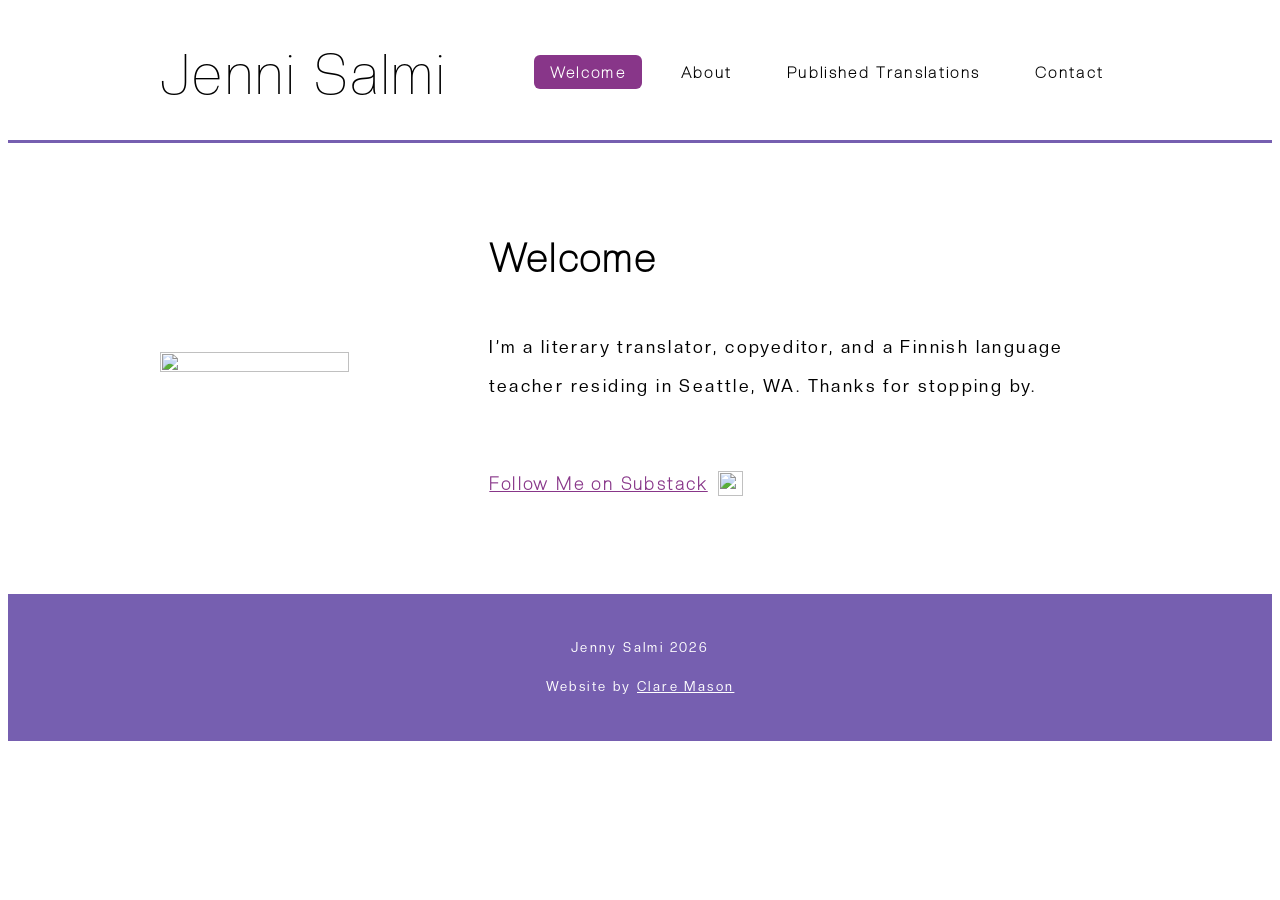
==== commit cdda1b79: "Css overhall Re arrange CSS, fixed some styling issues" ====
--- a/index.html
+++ b/index.html
@@ -38,16 +38,13 @@
           <div id="content">
             <!-- Content -->
 
-            <div class="row">
-              <div class="col-1 col-0-medium text-center"></div>
-
-              <div class="col-5 col-12-medium text-center">
-                <img
-                  class="image fit"
-                  src="https://as1.ftcdn.net/jpg/01/63/11/70/1000_F_163117064_syJkTuCddASYjvl4WqyRmnuy8cDXpoQY.jpg"
-                />
-              </div>
-              <div class="col-5 col-12-medium">
+            <div class="row" style="align-items: center">
+              <img
+                height="60%"
+                width="60%"
+                src="https://as1.ftcdn.net/jpg/01/63/11/70/1000_F_163117064_syJkTuCddASYjvl4WqyRmnuy8cDXpoQY.jpg"
+              />
+              <div class="column" style="margin: 15px">
                 <h2>Welcome</h2>
                 <p>
                   I’m a literary translator, copyeditor, and a Finnish language
@@ -56,17 +53,17 @@
                 <hr />
 
                 <a href="https://translatetheworld.substack.com/">
-                  <div class="row">
-                    <h4>Follow Me on Substack</h4>
+                  <div style="display: flex; flex-direction: row">
+                    <h4 style="color: #883689">Follow Me on Substack</h4>
                     <img
+                      width="25"
                       height="25"
                       src="images/substack.png"
-                      style="margin-top: 42px; margin-left: 10px; padding: 0"
+                      style="margin-top: 30px; margin-left: 10px; padding: 0"
                     />
                   </div>
                 </a>
               </div>
-              <div class="col-1 col-0-medium text-center"></div>
             </div>
           </div>
         </div>
@@ -75,29 +72,15 @@
       <!-- Footer -->
       <div id="footer-wrapper">
         <footer id="footer" class="container">
-          <div class="row">
-            <div class="col-12">
-              <div id="copyright">
-                <ul class="menu">
-                  <li>&copy; Untitled. All rights reserved</li>
-                  <li>
-                    Design: <a href="https://claremason.net">Clare Mason</a>
-                  </li>
-                </ul>
-              </div>
+          <div class="column" style="align-items: center">
+            <div id="copyright">Jenny Salmi&nbsp;</div>
+            <div>
+              Website by <a href="https://claremason.net">Clare Mason</a>
             </div>
           </div>
         </footer>
       </div>
     </div>
-
-    <!-- Scripts -->
-
-    <script src="assets/js/jquery.min.js"></script>
-    <script src="assets/js/jquery.dropotron.min.js"></script>
-    <script src="assets/js/browser.min.js"></script>
-    <script src="assets/js/breakpoints.min.js"></script>
-    <script src="assets/js/util.js"></script>
-    <script src="assets/js/main.js"></script>
   </body>
+  <script type="text/javascript" src="./assets/scripts.js"></script>
 </html>
--- a/assets/css/main.css
+++ b/assets/css/main.css
@@ -1,8 +1,4 @@
-/*
-	Verti by HTML5 UP
-	html5up.net | @ajlkn
-	Free for personal and commercial use under the CCA 3.0 license (html5up.net/license)
-*/
+@import url("common.css");
 
 @font-face {
   font-family: CreatoDisplayRegular; /* set name */
@@ -13,196 +9,22 @@
   src: url(./../fonts/CreatoDisplay-Thin.otf); /* url of the font */
 }
 
-html,
-body,
-div,
-span,
-applet,
-object,
-iframe,
-h1,
-h2,
-h3,
-h4,
-h5,
-h6,
-p,
-blockquote,
-pre,
-a,
-abbr,
-acronym,
-address,
-big,
-cite,
-code,
-del,
-dfn,
-em,
-img,
-ins,
-kbd,
-q,
-s,
-samp,
-small,
-strike,
-strong,
-sub,
-sup,
-tt,
-var,
-b,
-u,
-i,
-center,
-dl,
-dt,
-dd,
-ol,
-ul,
-li,
-fieldset,
-form,
-label,
-legend,
-table,
-caption,
-tbody,
-tfoot,
-thead,
-tr,
-th,
-td,
-article,
-aside,
-canvas,
-details,
-embed,
-figure,
-figcaption,
-footer,
-header,
-hgroup,
-menu,
-nav,
-output,
-ruby,
-section,
-summary,
-time,
-mark,
-audio,
-video {
-  margin: 0;
-  padding: 0;
-  border: 0;
-  font-size: 100%;
-  font: inherit;
-  vertical-align: baseline;
-}
-
-article,
-aside,
-details,
-figcaption,
-figure,
-footer,
-header,
-hgroup,
-menu,
-nav,
-section {
-  display: block;
-}
-
-body {
-  line-height: 1;
-}
-
-ol,
-ul {
-  list-style: none;
-}
-
-blockquote,
-q {
-  quotes: none;
-}
-
-blockquote:before,
-blockquote:after,
-q:before,
-q:after {
-  content: "";
-  content: none;
-}
-
-table {
-  border-collapse: collapse;
-  border-spacing: 0;
-}
-
-body {
-  -webkit-text-size-adjust: none;
-}
-
-mark {
-  background-color: transparent;
-  color: inherit;
-}
-
-input::-moz-focus-inner {
-  border: 0;
-  padding: 0;
-}
-
-input,
-select,
-textarea {
-  -moz-appearance: none;
-  -webkit-appearance: none;
-  -ms-appearance: none;
-  appearance: none;
-}
-
-/* Basic */
-
-@-ms-viewport {
-  width: device-width;
-}
-
-html {
-  box-sizing: border-box;
-}
-
-*,
-*:before,
-*:after {
-  box-sizing: inherit;
+.grid-container div {
+  padding: 10px;
+  text-align: center;
+  margin-left: 50px;
+  margin-right: 50px;
 }
 
 body {
   background-color: white;
-
   letter-spacing: 0.15rem;
   font-family: CreatoDisplayRegular;
   font-size: 13pt;
-
   line-height: 2.25em;
 }
-
-body.is-preload *,
-body.is-preload *:before,
-body.is-preload *:after {
-  -moz-animation: none !important;
-  -webkit-animation: none !important;
-  -ms-animation: none !important;
-  animation: none !important;
-  -moz-transition: none !important;
-  -webkit-transition: none !important;
-  -ms-transition: none !important;
-  transition: none !important;
+p {
+  font-family: CreatoDisplayRegular;
 }
 
 input,
@@ -215,7 +37,7 @@
 }
 
 a {
-  color: #0090c5;
+  color: #883689ff;
   text-decoration: underline;
 }
 
@@ -223,2598 +45,7 @@
   text-decoration: none;
 }
 
-h1,
-h2,
-h3,
-h4,
-h5,
-h6 {
-  color: #444;
-  font-weight: 800;
-  font-family: CreatoDisplayThin;
-}
-
-h1 a,
-h2 a,
-h3 a,
-h4 a,
-h5 a,
-h6 a {
-  color: inherit;
-  text-decoration: none;
-  outline: 0;
-}
-h1 {
-  font-size: 3.25em;
-  line-height: 1em;
-}
-
-h2 {
-  font-size: 2.25em;
-  margin: 0 0 1.1em 0;
-  line-height: 1em;
-}
-
-h3 {
-  font-size: 1.35em;
-  margin: 0.5em;
-}
-
-b,
-strong {
-  font-weight: 600;
-  color: #444;
-}
-
-i,
-em {
-  font-style: italic;
-}
-
-br.clear {
-  clear: both;
-}
-
-sub {
-  position: relative;
-  top: 0.5em;
-  font-size: 0.8em;
-}
-
-sup {
-  position: relative;
-  top: -0.5em;
-  font-size: 0.8em;
-}
-
 hr {
   border: 0;
   border-top: solid 1px #eee;
 }
-
-blockquote {
-  border-left: solid 0.5em #eee;
-  padding: 1em 0 1em 2em;
-  font-style: italic;
-}
-
-p,
-ul,
-ol,
-dl,
-table {
-  margin-bottom: 2em;
-  font-family: CreatoDisplayRegular;
-}
-
-/* Container */
-
-.container {
-  margin: 0 auto;
-  max-width: 100%;
-  width: 1400px;
-}
-
-@media screen and (max-width: 1680px) {
-  .container {
-    width: 1200px;
-  }
-}
-
-@media screen and (max-width: 1280px) {
-  .container {
-    width: 960px;
-  }
-}
-
-@media screen and (max-width: 980px) {
-  .container {
-    width: 90%;
-  }
-}
-
-@media screen and (max-width: 736px) {
-  .container {
-    width: 100%;
-  }
-}
-
-/* Row */
-
-.row {
-  display: flex;
-  flex-wrap: wrap;
-  box-sizing: border-box;
-  align-items: stretch;
-}
-
-.row > * {
-  box-sizing: border-box;
-}
-
-.row.gtr-uniform > * > :last-child {
-  margin-bottom: 0;
-}
-
-.row.aln-left {
-  justify-content: flex-start;
-}
-
-.row.aln-center {
-  justify-content: center;
-}
-
-.row.aln-right {
-  justify-content: flex-end;
-}
-
-.row.aln-top {
-  align-items: flex-start;
-}
-
-.row.aln-middle {
-  align-items: center;
-}
-
-.row.aln-bottom {
-  align-items: flex-end;
-}
-
-.row > .imp {
-  order: -1;
-}
-
-.row > .col-1 {
-  width: 8.33333%;
-}
-
-.row > .off-1 {
-  margin-left: 8.33333%;
-}
-
-.row > .col-2 {
-  width: 16.66667%;
-}
-
-.row > .off-2 {
-  margin-left: 16.66667%;
-}
-
-.row > .col-3 {
-  width: 25%;
-}
-
-.row > .off-3 {
-  margin-left: 25%;
-}
-
-.row > .col-4 {
-  width: 33.33333%;
-}
-
-.row > .off-4 {
-  margin-left: 33.33333%;
-}
-
-.row > .col-5 {
-  width: 41.66667%;
-}
-
-.row > .off-5 {
-  margin-left: 41.66667%;
-}
-
-.row > .col-6 {
-  width: 50%;
-}
-
-.row > .off-6 {
-  margin-left: 50%;
-}
-
-.row > .col-7 {
-  width: 58.33333%;
-}
-
-.row > .off-7 {
-  margin-left: 58.33333%;
-}
-
-.row > .col-8 {
-  width: 66.66667%;
-}
-
-.row > .off-8 {
-  margin-left: 66.66667%;
-}
-
-.row > .col-9 {
-  width: 75%;
-}
-
-.row > .off-9 {
-  margin-left: 75%;
-}
-
-.row > .col-10 {
-  width: 83.33333%;
-}
-
-.row > .off-10 {
-  margin-left: 83.33333%;
-}
-
-.row > .col-11 {
-  width: 91.66667%;
-}
-
-.row > .off-11 {
-  margin-left: 91.66667%;
-}
-
-.row > .col-12 {
-  width: 100%;
-}
-
-.row > .off-12 {
-  margin-left: 100%;
-}
-
-.row.gtr-0 {
-  margin-top: 0px;
-  margin-left: 0px;
-}
-
-.row.gtr-0 > * {
-  padding: 0px 0 0 0px;
-}
-
-.row.gtr-0.gtr-uniform {
-  margin-top: 0px;
-}
-
-.row.gtr-0.gtr-uniform > * {
-  padding-top: 0px;
-}
-
-.row.gtr-25 {
-  margin-top: -10px;
-  margin-left: -10px;
-}
-
-.row.gtr-25 > * {
-  padding: 10px 0 0 10px;
-}
-
-.row.gtr-25.gtr-uniform {
-  margin-top: -10px;
-}
-
-.row.gtr-25.gtr-uniform > * {
-  padding-top: 10px;
-}
-
-.row.gtr-50 {
-  margin-top: -20px;
-  margin-left: -20px;
-}
-
-.row.gtr-50 > * {
-  padding: 20px 0 0 20px;
-}
-
-.row.gtr-50.gtr-uniform {
-  margin-top: -20px;
-}
-
-.row.gtr-50.gtr-uniform > * {
-  padding-top: 20px;
-}
-
-.row {
-  margin-top: -40px;
-  margin-left: -40px;
-}
-
-.row > * {
-  padding: 40px 0 0 40px;
-}
-
-.row.gtr-uniform {
-  margin-top: -40px;
-}
-
-.row.gtr-uniform > * {
-  padding-top: 40px;
-}
-
-.row.gtr-150 {
-  margin-top: -60px;
-  margin-left: -60px;
-}
-
-.row.gtr-150 > * {
-  padding: 60px 0 0 60px;
-}
-
-.row.gtr-150.gtr-uniform {
-  margin-top: -60px;
-}
-
-.row.gtr-150.gtr-uniform > * {
-  padding-top: 60px;
-}
-
-.row.gtr-200 {
-  margin-top: -80px;
-  margin-left: -80px;
-}
-
-.row.gtr-200 > * {
-  padding: 80px 0 0 80px;
-}
-
-.row.gtr-200.gtr-uniform {
-  margin-top: -80px;
-}
-
-.row.gtr-200.gtr-uniform > * {
-  padding-top: 80px;
-}
-
-@media screen and (max-width: 1680px) {
-  .row {
-    display: flex;
-    flex-wrap: wrap;
-    box-sizing: border-box;
-    align-items: stretch;
-  }
-
-  .row > * {
-    box-sizing: border-box;
-  }
-
-  .row.gtr-uniform > * > :last-child {
-    margin-bottom: 0;
-  }
-
-  .row.aln-left {
-    justify-content: flex-start;
-  }
-
-  .row.aln-center {
-    justify-content: center;
-  }
-
-  .row.aln-right {
-    justify-content: flex-end;
-  }
-
-  .row.aln-top {
-    align-items: flex-start;
-  }
-
-  .row.aln-middle {
-    align-items: center;
-  }
-
-  .row.aln-bottom {
-    align-items: flex-end;
-  }
-
-  .row > .imp-xlarge {
-    order: -1;
-  }
-
-  .row > .col-1-xlarge {
-    width: 8.33333%;
-  }
-
-  .row > .off-1-xlarge {
-    margin-left: 8.33333%;
-  }
-
-  .row > .col-2-xlarge {
-    width: 16.66667%;
-  }
-
-  .row > .off-2-xlarge {
-    margin-left: 16.66667%;
-  }
-
-  .row > .col-3-xlarge {
-    width: 25%;
-  }
-
-  .row > .off-3-xlarge {
-    margin-left: 25%;
-  }
-
-  .row > .col-4-xlarge {
-    width: 33.33333%;
-  }
-
-  .row > .off-4-xlarge {
-    margin-left: 33.33333%;
-  }
-
-  .row > .col-5-xlarge {
-    width: 41.66667%;
-  }
-
-  .row > .off-5-xlarge {
-    margin-left: 41.66667%;
-  }
-
-  .row > .col-6-xlarge {
-    width: 50%;
-  }
-
-  .row > .off-6-xlarge {
-    margin-left: 50%;
-  }
-
-  .row > .col-7-xlarge {
-    width: 58.33333%;
-  }
-
-  .row > .off-7-xlarge {
-    margin-left: 58.33333%;
-  }
-
-  .row > .col-8-xlarge {
-    width: 66.66667%;
-  }
-
-  .row > .off-8-xlarge {
-    margin-left: 66.66667%;
-  }
-
-  .row > .col-9-xlarge {
-    width: 75%;
-  }
-
-  .row > .off-9-xlarge {
-    margin-left: 75%;
-  }
-
-  .row > .col-10-xlarge {
-    width: 83.33333%;
-  }
-
-  .row > .off-10-xlarge {
-    margin-left: 83.33333%;
-  }
-
-  .row > .col-11-xlarge {
-    width: 91.66667%;
-  }
-
-  .row > .off-11-xlarge {
-    margin-left: 91.66667%;
-  }
-
-  .row > .col-12-xlarge {
-    width: 100%;
-  }
-
-  .row > .off-12-xlarge {
-    margin-left: 100%;
-  }
-
-  .row.gtr-0 {
-    margin-top: 0px;
-    margin-left: 0px;
-  }
-
-  .row.gtr-0 > * {
-    padding: 0px 0 0 0px;
-  }
-
-  .row.gtr-0.gtr-uniform {
-    margin-top: 0px;
-  }
-
-  .row.gtr-0.gtr-uniform > * {
-    padding-top: 0px;
-  }
-
-  .row.gtr-25 {
-    margin-top: -10px;
-    margin-left: -10px;
-  }
-
-  .row.gtr-25 > * {
-    padding: 10px 0 0 10px;
-  }
-
-  .row.gtr-25.gtr-uniform {
-    margin-top: -10px;
-  }
-
-  .row.gtr-25.gtr-uniform > * {
-    padding-top: 10px;
-  }
-
-  .row.gtr-50 {
-    margin-top: -20px;
-    margin-left: -20px;
-  }
-
-  .row.gtr-50 > * {
-    padding: 20px 0 0 20px;
-  }
-
-  .row.gtr-50.gtr-uniform {
-    margin-top: -20px;
-  }
-
-  .row.gtr-50.gtr-uniform > * {
-    padding-top: 20px;
-  }
-
-  .row {
-    margin-top: -40px;
-    margin-left: -40px;
-  }
-
-  .row > * {
-    padding: 40px 0 0 40px;
-  }
-
-  .row.gtr-uniform {
-    margin-top: -40px;
-  }
-
-  .row.gtr-uniform > * {
-    padding-top: 40px;
-  }
-
-  .row.gtr-150 {
-    margin-top: -60px;
-    margin-left: -60px;
-  }
-
-  .row.gtr-150 > * {
-    padding: 60px 0 0 60px;
-  }
-
-  .row.gtr-150.gtr-uniform {
-    margin-top: -60px;
-  }
-
-  .row.gtr-150.gtr-uniform > * {
-    padding-top: 60px;
-  }
-
-  .row.gtr-200 {
-    margin-top: -80px;
-    margin-left: -80px;
-  }
-
-  .row.gtr-200 > * {
-    padding: 80px 0 0 80px;
-  }
-
-  .row.gtr-200.gtr-uniform {
-    margin-top: -80px;
-  }
-
-  .row.gtr-200.gtr-uniform > * {
-    padding-top: 80px;
-  }
-}
-
-@media screen and (max-width: 1280px) {
-  .row {
-    display: flex;
-    flex-wrap: wrap;
-    box-sizing: border-box;
-    align-items: stretch;
-  }
-
-  .row > * {
-    box-sizing: border-box;
-  }
-
-  .row.gtr-uniform > * > :last-child {
-    margin-bottom: 0;
-  }
-
-  .row.aln-left {
-    justify-content: flex-start;
-  }
-
-  .row.aln-center {
-    justify-content: center;
-  }
-
-  .row.aln-right {
-    justify-content: flex-end;
-  }
-
-  .row.aln-top {
-    align-items: flex-start;
-  }
-
-  .row.aln-middle {
-    align-items: center;
-  }
-
-  .row.aln-bottom {
-    align-items: flex-end;
-  }
-
-  .row > .imp-large {
-    order: -1;
-  }
-
-  .row > .col-1-large {
-    width: 8.33333%;
-  }
-
-  .row > .off-1-large {
-    margin-left: 8.33333%;
-  }
-
-  .row > .col-2-large {
-    width: 16.66667%;
-  }
-
-  .row > .off-2-large {
-    margin-left: 16.66667%;
-  }
-
-  .row > .col-3-large {
-    width: 25%;
-  }
-
-  .row > .off-3-large {
-    margin-left: 25%;
-  }
-
-  .row > .col-4-large {
-    width: 33.33333%;
-  }
-
-  .row > .off-4-large {
-    margin-left: 33.33333%;
-  }
-
-  .row > .col-5-large {
-    width: 41.66667%;
-  }
-
-  .row > .off-5-large {
-    margin-left: 41.66667%;
-  }
-
-  .row > .col-6-large {
-    width: 50%;
-  }
-
-  .row > .off-6-large {
-    margin-left: 50%;
-  }
-
-  .row > .col-7-large {
-    width: 58.33333%;
-  }
-
-  .row > .off-7-large {
-    margin-left: 58.33333%;
-  }
-
-  .row > .col-8-large {
-    width: 66.66667%;
-  }
-
-  .row > .off-8-large {
-    margin-left: 66.66667%;
-  }
-
-  .row > .col-9-large {
-    width: 75%;
-  }
-
-  .row > .off-9-large {
-    margin-left: 75%;
-  }
-
-  .row > .col-10-large {
-    width: 83.33333%;
-  }
-
-  .row > .off-10-large {
-    margin-left: 83.33333%;
-  }
-
-  .row > .col-11-large {
-    width: 91.66667%;
-  }
-
-  .row > .off-11-large {
-    margin-left: 91.66667%;
-  }
-
-  .row > .col-12-large {
-    width: 100%;
-  }
-
-  .row > .off-12-large {
-    margin-left: 100%;
-  }
-
-  .row.gtr-0 {
-    margin-top: 0px;
-    margin-left: 0px;
-  }
-
-  .row.gtr-0 > * {
-    padding: 0px 0 0 0px;
-  }
-
-  .row.gtr-0.gtr-uniform {
-    margin-top: 0px;
-  }
-
-  .row.gtr-0.gtr-uniform > * {
-    padding-top: 0px;
-  }
-
-  .row.gtr-25 {
-    margin-top: -6.25px;
-    margin-left: -6.25px;
-  }
-
-  .row.gtr-25 > * {
-    padding: 6.25px 0 0 6.25px;
-  }
-
-  .row.gtr-25.gtr-uniform {
-    margin-top: -6.25px;
-  }
-
-  .row.gtr-25.gtr-uniform > * {
-    padding-top: 6.25px;
-  }
-
-  .row.gtr-50 {
-    margin-top: -12.5px;
-    margin-left: -12.5px;
-  }
-
-  .row.gtr-50 > * {
-    padding: 12.5px 0 0 12.5px;
-  }
-
-  .row.gtr-50.gtr-uniform {
-    margin-top: -12.5px;
-  }
-
-  .row.gtr-50.gtr-uniform > * {
-    padding-top: 12.5px;
-  }
-
-  .row {
-    margin-top: -25px;
-    margin-left: -25px;
-  }
-
-  .row > * {
-    padding: 25px 0 0 25px;
-  }
-
-  .row.gtr-uniform {
-    margin-top: -25px;
-  }
-
-  .row.gtr-uniform > * {
-    padding-top: 25px;
-  }
-
-  .row.gtr-150 {
-    margin-top: -37.5px;
-    margin-left: -37.5px;
-  }
-
-  .row.gtr-150 > * {
-    padding: 37.5px 0 0 37.5px;
-  }
-
-  .row.gtr-150.gtr-uniform {
-    margin-top: -37.5px;
-  }
-
-  .row.gtr-150.gtr-uniform > * {
-    padding-top: 37.5px;
-  }
-
-  .row.gtr-200 {
-    margin-top: -50px;
-    margin-left: -50px;
-  }
-
-  .row.gtr-200 > * {
-    padding: 50px 0 0 50px;
-  }
-
-  .row.gtr-200.gtr-uniform {
-    margin-top: -50px;
-  }
-
-  .row.gtr-200.gtr-uniform > * {
-    padding-top: 50px;
-  }
-}
-
-@media screen and (max-width: 980px) {
-  .row {
-    display: flex;
-    flex-wrap: wrap;
-    box-sizing: border-box;
-    align-items: stretch;
-  }
-
-  .row > * {
-    box-sizing: border-box;
-  }
-
-  .row.gtr-uniform > * > :last-child {
-    margin-bottom: 0;
-  }
-
-  .row.aln-left {
-    justify-content: flex-start;
-  }
-
-  .row.aln-center {
-    justify-content: center;
-  }
-
-  .row.aln-right {
-    justify-content: flex-end;
-  }
-
-  .row.aln-top {
-    align-items: flex-start;
-  }
-
-  .row.aln-middle {
-    align-items: center;
-  }
-
-  .row.aln-bottom {
-    align-items: flex-end;
-  }
-
-  .row > .imp-medium {
-    order: -1;
-  }
-
-  .row > .col-1-medium {
-    width: 8.33333%;
-  }
-
-  .row > .off-1-medium {
-    margin-left: 8.33333%;
-  }
-
-  .row > .col-2-medium {
-    width: 16.66667%;
-  }
-
-  .row > .off-2-medium {
-    margin-left: 16.66667%;
-  }
-
-  .row > .col-3-medium {
-    width: 25%;
-  }
-
-  .row > .off-3-medium {
-    margin-left: 25%;
-  }
-
-  .row > .col-4-medium {
-    width: 33.33333%;
-  }
-
-  .row > .off-4-medium {
-    margin-left: 33.33333%;
-  }
-
-  .row > .col-5-medium {
-    width: 41.66667%;
-  }
-
-  .row > .off-5-medium {
-    margin-left: 41.66667%;
-  }
-
-  .row > .col-6-medium {
-    width: 50%;
-  }
-
-  .row > .off-6-medium {
-    margin-left: 50%;
-  }
-
-  .row > .col-7-medium {
-    width: 58.33333%;
-  }
-
-  .row > .off-7-medium {
-    margin-left: 58.33333%;
-  }
-
-  .row > .col-8-medium {
-    width: 66.66667%;
-  }
-
-  .row > .off-8-medium {
-    margin-left: 66.66667%;
-  }
-
-  .row > .col-9-medium {
-    width: 75%;
-  }
-
-  .row > .off-9-medium {
-    margin-left: 75%;
-  }
-
-  .row > .col-10-medium {
-    width: 83.33333%;
-  }
-
-  .row > .off-10-medium {
-    margin-left: 83.33333%;
-  }
-
-  .row > .col-11-medium {
-    width: 91.66667%;
-  }
-
-  .row > .off-11-medium {
-    margin-left: 91.66667%;
-  }
-
-  .row > .col-12-medium {
-    width: 100%;
-  }
-
-  .row > .off-12-medium {
-    margin-left: 100%;
-  }
-
-  .row.gtr-0 {
-    margin-top: 0px;
-    margin-left: 0px;
-  }
-
-  .row.gtr-0 > * {
-    padding: 0px 0 0 0px;
-  }
-
-  .row.gtr-0.gtr-uniform {
-    margin-top: 0px;
-  }
-
-  .row.gtr-0.gtr-uniform > * {
-    padding-top: 0px;
-  }
-
-  .row.gtr-25 {
-    margin-top: -6.25px;
-    margin-left: -6.25px;
-  }
-
-  .row.gtr-25 > * {
-    padding: 6.25px 0 0 6.25px;
-  }
-
-  .row.gtr-25.gtr-uniform {
-    margin-top: -6.25px;
-  }
-
-  .row.gtr-25.gtr-uniform > * {
-    padding-top: 6.25px;
-  }
-
-  .row.gtr-50 {
-    margin-top: -12.5px;
-    margin-left: -12.5px;
-  }
-
-  .row.gtr-50 > * {
-    padding: 12.5px 0 0 12.5px;
-  }
-
-  .row.gtr-50.gtr-uniform {
-    margin-top: -12.5px;
-  }
-
-  .row.gtr-50.gtr-uniform > * {
-    padding-top: 12.5px;
-  }
-
-  .row {
-    margin-top: -25px;
-    margin-left: -25px;
-  }
-
-  .row > * {
-    padding: 25px 0 0 25px;
-  }
-
-  .row.gtr-uniform {
-    margin-top: -25px;
-  }
-
-  .row.gtr-uniform > * {
-    padding-top: 25px;
-  }
-
-  .row.gtr-150 {
-    margin-top: -37.5px;
-    margin-left: -37.5px;
-  }
-
-  .row.gtr-150 > * {
-    padding: 37.5px 0 0 37.5px;
-  }
-
-  .row.gtr-150.gtr-uniform {
-    margin-top: -37.5px;
-  }
-
-  .row.gtr-150.gtr-uniform > * {
-    padding-top: 37.5px;
-  }
-
-  .row.gtr-200 {
-    margin-top: -50px;
-    margin-left: -50px;
-  }
-
-  .row.gtr-200 > * {
-    padding: 50px 0 0 50px;
-  }
-
-  .row.gtr-200.gtr-uniform {
-    margin-top: -50px;
-  }
-
-  .row.gtr-200.gtr-uniform > * {
-    padding-top: 50px;
-  }
-}
-
-@media screen and (max-width: 736px) {
-  .row {
-    display: flex;
-    flex-wrap: wrap;
-    box-sizing: border-box;
-    align-items: stretch;
-  }
-
-  .row > * {
-    box-sizing: border-box;
-  }
-
-  .row.gtr-uniform > * > :last-child {
-    margin-bottom: 0;
-  }
-
-  .row.aln-left {
-    justify-content: flex-start;
-  }
-
-  .row.aln-center {
-    justify-content: center;
-  }
-
-  .row.aln-right {
-    justify-content: flex-end;
-  }
-
-  .row.aln-top {
-    align-items: flex-start;
-  }
-
-  .row.aln-middle {
-    align-items: center;
-  }
-
-  .row.aln-bottom {
-    align-items: flex-end;
-  }
-
-  .row > .imp-small {
-    order: -1;
-  }
-
-  .row > .col-1-small {
-    width: 8.33333%;
-  }
-
-  .row > .off-1-small {
-    margin-left: 8.33333%;
-  }
-
-  .row > .col-2-small {
-    width: 16.66667%;
-  }
-
-  .row > .off-2-small {
-    margin-left: 16.66667%;
-  }
-
-  .row > .col-3-small {
-    width: 25%;
-  }
-
-  .row > .off-3-small {
-    margin-left: 25%;
-  }
-
-  .row > .col-4-small {
-    width: 33.33333%;
-  }
-
-  .row > .off-4-small {
-    margin-left: 33.33333%;
-  }
-
-  .row > .col-5-small {
-    width: 41.66667%;
-  }
-
-  .row > .off-5-small {
-    margin-left: 41.66667%;
-  }
-
-  .row > .col-6-small {
-    width: 50%;
-  }
-
-  .row > .off-6-small {
-    margin-left: 50%;
-  }
-
-  .row > .col-7-small {
-    width: 58.33333%;
-  }
-
-  .row > .off-7-small {
-    margin-left: 58.33333%;
-  }
-
-  .row > .col-8-small {
-    width: 66.66667%;
-  }
-
-  .row > .off-8-small {
-    margin-left: 66.66667%;
-  }
-
-  .row > .col-9-small {
-    width: 75%;
-  }
-
-  .row > .off-9-small {
-    margin-left: 75%;
-  }
-
-  .row > .col-10-small {
-    width: 83.33333%;
-  }
-
-  .row > .off-10-small {
-    margin-left: 83.33333%;
-  }
-
-  .row > .col-11-small {
-    width: 91.66667%;
-  }
-
-  .row > .off-11-small {
-    margin-left: 91.66667%;
-  }
-
-  .row > .col-12-small {
-    width: 100%;
-  }
-
-  .row > .off-12-small {
-    margin-left: 100%;
-  }
-
-  .row.gtr-0 {
-    margin-top: 0px;
-    margin-left: 0px;
-  }
-
-  .row.gtr-0 > * {
-    padding: 0px 0 0 0px;
-  }
-
-  .row.gtr-0.gtr-uniform {
-    margin-top: 0px;
-  }
-
-  .row.gtr-0.gtr-uniform > * {
-    padding-top: 0px;
-  }
-
-  .row.gtr-25 {
-    margin-top: -5px;
-    margin-left: -5px;
-  }
-
-  .row.gtr-25 > * {
-    padding: 5px 0 0 5px;
-  }
-
-  .row.gtr-25.gtr-uniform {
-    margin-top: -5px;
-  }
-
-  .row.gtr-25.gtr-uniform > * {
-    padding-top: 5px;
-  }
-
-  .row.gtr-50 {
-    margin-top: -10px;
-    margin-left: -10px;
-  }
-
-  .row.gtr-50 > * {
-    padding: 10px 0 0 10px;
-  }
-
-  .row.gtr-50.gtr-uniform {
-    margin-top: -10px;
-  }
-
-  .row.gtr-50.gtr-uniform > * {
-    padding-top: 10px;
-  }
-
-  .row {
-    margin-top: -20px;
-    margin-left: -20px;
-  }
-
-  .row > * {
-    padding: 20px 0 0 20px;
-  }
-
-  .row.gtr-uniform {
-    margin-top: -20px;
-  }
-
-  .row.gtr-uniform > * {
-    padding-top: 20px;
-  }
-
-  .row.gtr-150 {
-    margin-top: -30px;
-    margin-left: -30px;
-  }
-
-  .row.gtr-150 > * {
-    padding: 30px 0 0 30px;
-  }
-
-  .row.gtr-150.gtr-uniform {
-    margin-top: -30px;
-  }
-
-  .row.gtr-150.gtr-uniform > * {
-    padding-top: 30px;
-  }
-
-  .row.gtr-200 {
-    margin-top: -40px;
-    margin-left: -40px;
-  }
-
-  .row.gtr-200 > * {
-    padding: 40px 0 0 40px;
-  }
-
-  .row.gtr-200.gtr-uniform {
-    margin-top: -40px;
-  }
-
-  .row.gtr-200.gtr-uniform > * {
-    padding-top: 40px;
-  }
-}
-
-/* Section/Article */
-
-section,
-article {
-  margin-bottom: 5em;
-}
-
-section > :last-child,
-article > :last-child,
-section:last-child,
-article:last-child {
-  margin-bottom: 0;
-}
-
-header {
-  margin: 0 0 2em 0;
-}
-
-header h2,
-header h3 {
-  margin: 0 0 0.25em 0;
-}
-
-header p {
-  margin: 0;
-}
-
-footer {
-  margin: 2.5em 0 0 0;
-}
-
-/* Forms */
-
-form label {
-  display: block;
-  font-weight: 800;
-  margin: 0 0 1em 0;
-  font-size: 0.8em;
-  color: #444;
-}
-
-form input[type="text"],
-form input[type="email"],
-form input[type="password"],
-form select,
-form textarea {
-  -webkit-appearance: none;
-  display: block;
-  width: 100%;
-  border-radius: 8px;
-  border: solid 1px black;
-}
-
-form input[type="text"]:focus,
-form input[type="email"]:focus,
-form input[type="password"]:focus,
-form select:focus,
-form textarea:focus {
-  border-color: #0090c5;
-}
-
-form input[type="text"],
-form input[type="email"],
-form input[type="password"] {
-  line-height: 3em;
-  padding: 0 1em;
-}
-
-form select {
-  line-height: 3em;
-  padding: 0 1em;
-}
-
-form textarea {
-  min-height: 9em;
-  padding: 1em;
-}
-
-form ::-webkit-input-placeholder {
-  color: #555 !important;
-}
-
-form :-moz-placeholder {
-  color: #555 !important;
-}
-
-form ::-moz-placeholder {
-  color: #555 !important;
-}
-
-form :-ms-input-placeholder {
-  color: #555 !important;
-}
-
-form ::-moz-focus-inner {
-  border: 0;
-}
-
-/* Tables */
-
-table {
-  width: 100%;
-}
-
-table tr {
-  border-top: solid 1px #eee;
-}
-
-table tr:first-child {
-  border-top: 0;
-}
-
-table td {
-  padding: 0.5em 1em 0.5em 1em;
-}
-
-table th {
-  text-align: left;
-  padding: 0.5em 1em 0.5em 1em;
-  font-weight: 800;
-  margin: 0 0 1em 0;
-}
-
-table thead {
-  background: #404248;
-  color: #fff;
-}
-
-/* Image */
-
-.image {
-  display: inline-block;
-  outline: 0;
-}
-
-.image img {
-  display: block;
-  width: 100%;
-  border-radius: 8px;
-}
-
-.image.fit {
-  display: block;
-  width: 100%;
-}
-
-.image.featured {
-  display: block;
-  width: 100%;
-  margin: 0 0 2.5em 0;
-}
-
-.image.left {
-  float: left;
-  margin: 0 2em 2em 0;
-}
-
-.image.centered {
-  display: block;
-  margin: 0 0 2.5em 0;
-}
-
-.image.centered img {
-  margin: 0 auto;
-  width: auto;
-}
-
-/* Button */
-
-input[type="button"],
-input[type="submit"],
-input[type="reset"],
-button,
-.button {
-  -moz-transition: background-color 0.25s ease-in-out;
-  -webkit-transition: background-color 0.25s ease-in-out;
-  -ms-transition: background-color 0.25s ease-in-out;
-  transition: background-color 0.25s ease-in-out;
-  -webkit-appearance: none;
-  position: relative;
-  display: inline-block;
-  background: #0090c5;
-  color: #fff;
-  text-decoration: none;
-  border-radius: 6px;
-  font-weight: 800;
-  outline: 0;
-  border: 0;
-  cursor: pointer;
-  font-size: 1.35em;
-}
-
-input[type="button"].icon:before,
-input[type="submit"].icon:before,
-input[type="reset"].icon:before,
-button.icon:before,
-.button.icon:before {
-  position: relative;
-  margin-right: 0.5em;
-  top: 0.05em;
-}
-
-input[type="button"]:hover,
-input[type="submit"]:hover,
-input[type="reset"]:hover,
-button:hover,
-.button:hover {
-  background: #10a0d5;
-}
-
-input[type="button"]:active,
-input[type="submit"]:active,
-input[type="reset"]:active,
-button:active,
-.button:active {
-  background: #20b0e5;
-}
-
-input[type="button"].alt,
-input[type="submit"].alt,
-input[type="reset"].alt,
-button.alt,
-.button.alt {
-  background: #f1f1f1;
-  background: rgba(0, 0, 0, 0.05);
-  color: #444;
-}
-
-input[type="button"].alt:hover,
-input[type="submit"].alt:hover,
-input[type="reset"].alt:hover,
-button.alt:hover,
-.button.alt:hover {
-  background: #e8e8e8;
-  background: rgba(0, 0, 0, 0.085);
-}
-
-input[type="button"].alt:active,
-input[type="submit"].alt:active,
-input[type="reset"].alt:active,
-button.alt:active,
-.button.alt:active {
-  background: #e4e4e4;
-  background: rgba(0, 0, 0, 0.15);
-}
-
-input[type="button"].large,
-input[type="submit"].large,
-input[type="reset"].large,
-button.large,
-.button.large {
-  font-size: 2.25em;
-  padding: 0.8em 0.9em;
-}
-
-/* List */
-
-ul {
-  list-style: disc;
-  padding-left: 1em;
-}
-
-ul li {
-  padding-left: 0.5em;
-}
-
-ul.style2 {
-  list-style: none;
-  padding-left: 0;
-}
-
-ul.style2 li {
-  padding-left: 0;
-}
-
-ol {
-  list-style: decimal;
-  padding-left: 1.25em;
-}
-
-ol li {
-  padding-left: 0.25em;
-}
-
-/* Actions */
-
-ul.actions {
-  list-style: none;
-  padding-left: 0;
-}
-
-ul.actions li {
-  display: inline-block;
-  padding: 0 0 0 0.25em;
-  margin: 0 0 0 0.25em;
-}
-
-ul.actions li:first-child {
-  margin-left: 0;
-  padding-left: 0;
-}
-
-/* Menu */
-
-ul.menu {
-  list-style: none;
-  padding-left: 0;
-}
-
-ul.menu li {
-  border-left: solid 1px #e0e0e0;
-  display: inline-block;
-  padding: 0 0 0 0.75em;
-  margin: 0 0 0 0.75em;
-}
-
-ul.menu li:first-child {
-  border-left: 0;
-  margin-left: 0;
-  padding-left: 0;
-}
-
-/* Box */
-
-.box {
-  background: #fff;
-  border-radius: 6px;
-  box-shadow: 0px 3px 0px 0px rgba(0, 0, 0, 0.05);
-  padding: 2em;
-}
-
-.box.feature {
-  padding: 0;
-}
-
-.box.feature .inner {
-  padding: 4em 2em 3em 2em;
-}
-
-.box.feature h2 {
-  font-size: 1.35em;
-}
-
-.box.feature p {
-  margin: 0;
-}
-
-.box.feature .image {
-  position: relative;
-  margin: 0;
-}
-
-.box.feature .image img {
-  border-bottom-left-radius: 0;
-  border-bottom-right-radius: 0;
-}
-
-/* Icons */
-
-.icon {
-  text-decoration: none;
-  position: relative;
-  text-decoration: none;
-}
-/*
-.icon:before {
-  -moz-osx-font-smoothing: grayscale;
-  -webkit-font-smoothing: antialiased;
-  display: inline-block;
-  font-style: normal;
-  font-variant: normal;
-  text-rendering: auto;
-  line-height: 1;
-  text-transform: none !important;
-  font-family: "Font Awesome 5 Free";
-  font-weight: 400;
-}
-
-.icon:before {
-  line-height: inherit;
-}
-
-.icon.solid:before {
-  font-weight: 900;
-}
-
-/*
-.icon.brands:before {
-  font-family: "Font Awesome 5 Brands";
-}*/
-
-.icon > .label {
-  display: none;
-}
-
-/* Widgets */
-
-.widget.thumbnails .grid {
-  margin: 0 0 3em 0;
-}
-
-.widget.thumbnails .image {
-  margin: 0;
-}
-
-.widget.contact ul {
-  list-style: none;
-  padding-left: 0;
-  overflow: hidden;
-  position: relative;
-  left: -4px;
-  top: 4px;
-  margin-bottom: 1.5em;
-}
-
-.widget.contact ul li {
-  display: inline-block;
-  margin-right: 0.25em;
-  padding-left: 0;
-}
-
-.widget.contact ul li a {
-  -moz-transition: background-color 0.25s ease-in-out;
-  -webkit-transition: background-color 0.25s ease-in-out;
-  -ms-transition: background-color 0.25s ease-in-out;
-  transition: background-color 0.25s ease-in-out;
-  display: inline-block;
-  width: 2.5em;
-  height: 2.5em;
-  text-align: center;
-  line-height: 2.5em;
-  border-radius: 0.35em;
-  outline: 0;
-  opacity: 0.75;
-  text-decoration: none;
-  background: #222222;
-}
-
-.widget.contact ul li a:before {
-  color: #f3f3f3;
-  font-size: 1.5em;
-  line-height: inherit;
-}
-
-.widget.contact ul li a:hover {
-  background: #444444;
-}
-
-.widget.contact ul li a:active {
-  background: #666666;
-}
-
-/* Wrappers */
-
-#header-wrapper {
-  /* add color here to change header color*/
-  box-shadow: 0px 3px 0px 0px rgba(0, 0, 0, 0.05);
-  padding: 1.5em;
-}
-
-#features-wrapper {
-  padding: 3em 0 3em 0;
-}
-
-#main-wrapper {
-  /* add color here to change footer color*/
-  box-shadow: 0px 3px 0px 0px rgba(0, 0, 0, 0.05);
-  padding: 5em 0 5em 0;
-}
-
-#footer-wrapper {
-  padding: 6em 0 8em 0;
-}
-
-/* Header */
-
-#header {
-  position: relative;
-}
-
-/* Logo */
-
-#logo {
-  display: inline-block;
-}
-
-#logo h1 {
-  color: black;
-  font-weight: 400;
-  font-size: 3.25em;
-  letter-spacing: 0.05em;
-  display: inline-block;
-  vertical-align: middle;
-}
-
-#logo span {
-  font-weight: 800;
-  line-height: 4.5em;
-  letter-spacing: 0.025em;
-  font-size: 0.9em;
-  vertical-align: middle;
-  margin: 0 0 0 1.25em;
-}
-
-/* Nav */
-
-#nav {
-  position: absolute;
-  right: 0;
-  top: 0;
-  font-size: 0.9em;
-  font-family: CreatoDisplayThin;
-}
-
-#nav ul {
-  list-style: none;
-  padding-left: 0;
-}
-
-#nav ul li {
-  float: left;
-  line-height: 4.5em;
-  padding-left: 1.5em;
-}
-
-#nav ul li a,
-#nav ul li span {
-  -moz-transition: background-color 0.25s ease-in-out;
-  -webkit-transition: background-color 0.25s ease-in-out;
-  -ms-transition: background-color 0.25s ease-in-out;
-  transition: background-color 0.25s ease-in-out;
-  font-weight: 800;
-  letter-spacing: 0.15em;
-  color: black;
-  text-decoration: none;
-  border-radius: 6px;
-  padding: 0.5em 1em 0.5em 1em;
-}
-
-#nav ul li > ul {
-  display: none;
-}
-
-#nav ul li:hover a,
-#nav ul li:hover span {
-  background: #fff;
-}
-
-#nav ul li.active a,
-#nav ul li.active span {
-  background: #fff;
-}
-
-#nav ul li.current a {
-  background: #444;
-  color: #fff;
-}
-
-.dropotron {
-  background: #fff;
-  letter-spacing: 0.025em;
-  color: red;
-  text-decoration: none;
-  border-radius: 6px;
-  padding: 0.75em 0;
-  min-width: 15em;
-  box-shadow:
-    inset 0 0 0 1px rgba(0, 0, 0, 0.1),
-    0 0.25em 0.25em 0.1em rgba(0, 0, 0, 0.025);
-  margin-top: calc(-0.75em + 1px);
-  margin-left: -1px;
-  list-style: none;
-  padding-left: 0;
-}
-
-.dropotron li {
-  border-top: solid 1px #eee;
-  line-height: 3em;
-  padding-left: 0;
-}
-
-.dropotron li:first-child {
-  border-top: 0;
-}
-
-.dropotron li > a,
-.dropotron li > span {
-  -moz-transition:
-    color 0.25s ease-in-out,
-    background-color 0.25s ease-in-out;
-  -webkit-transition:
-    color 0.25s ease-in-out,
-    background-color 0.25s ease-in-out;
-  -ms-transition:
-    color 0.25s ease-in-out,
-    background-color 0.25s ease-in-out;
-  transition:
-    color 0.25s ease-in-out,
-    background-color 0.25s ease-in-out;
-  text-decoration: none;
-  color: inherit;
-  display: block;
-  padding: 0 1.5em;
-}
-
-.dropotron li > a:hover,
-.dropotron li > span:hover {
-  background: #eee;
-}
-
-.dropotron li.active > a,
-.dropotron li.active > span {
-  background: #eee;
-}
-
-.dropotron.level-0 {
-  font-size: 0.8em;
-  margin-left: 1.5em;
-  margin-top: 0;
-}
-
-.dropotron.level-0:before {
-  content: "";
-  position: absolute;
-  top: -0.5em;
-  left: 1em;
-  border-bottom: solid 0.75em #ffffff;
-  border-left: solid 0.75em transparent;
-  border-right: solid 0.75em transparent;
-  z-index: 1;
-}
-
-/* Banner */
-
-#banner {
-  position: relative;
-  padding: 4.5em;
-}
-
-#banner h2 {
-  font-size: 3.5em;
-  margin: 0.1em 0 0.35em 0;
-}
-
-#banner p {
-  font-size: 2.75em;
-  line-height: 1.35em;
-  margin: 0;
-}
-
-#banner .button {
-  width: 100%;
-  margin-bottom: 0.5em;
-}
-
-#banner .button.icon:before {
-  position: absolute;
-  right: 0.15em;
-  top: 50%;
-  margin-top: -0.5em;
-}
-
-#banner .button.alt {
-  margin-bottom: 0;
-}
-
-#banner ul {
-  list-style: none;
-  padding-left: 0;
-  margin: 0 0 0 2em;
-}
-
-#banner ul li {
-  padding-left: 0;
-}
-
-/* Footer */
-
-#footer {
-  margin-top: 0;
-}
-
-#footer a {
-  color: inherit;
-}
-
-#copyright {
-  color: #aaa;
-  padding: 4em 0 0 0;
-  text-align: center;
-}
-
-#copyright a {
-  color: inherit;
-}
-
-/* XLarge */
-
-@media screen and (max-width: 1680px) {
-  /* Basic */
-
-  body,
-  input,
-  select,
-  textarea {
-    font-size: 12pt;
-  }
-}
-
-/* Large */
-
-@media screen and (max-width: 1280px) {
-  /* Basic */
-
-  body,
-  input,
-  select,
-  textarea {
-    font-size: 11pt;
-  }
-}
-
-/* Medium */
-
-#navPanel,
-#navToggle {
-  display: none;
-}
-
-@media screen and (max-width: 980px) {
-  /* Basic */
-
-  html,
-  body {
-    overflow-x: hidden;
-  }
-
-  body,
-  input,
-  select,
-  textarea {
-    font-size: 11pt;
-  }
-
-  /* Section/Article */
-
-  section,
-  article {
-    clear: both;
-    margin-bottom: 3em !important;
-  }
-
-  section.last,
-  article.last {
-    margin-bottom: 0 !important;
-  }
-
-  /* Image */
-
-  .image.left {
-    width: 25%;
-    margin-bottom: 2em !important;
-  }
-
-  /* Menu */
-
-  ul.menu li {
-    display: block;
-    border: 0 !important;
-    padding: 0 !important;
-    margin: 0 !important;
-  }
-
-  /* Actions */
-
-  ul.actions li {
-    display: block;
-    padding: 0;
-    margin: 1em 0 0 0;
-  }
-
-  ul.actions li:first-child {
-    margin-top: 0;
-  }
-
-  /* Button */
-
-  input[type="button"],
-  input[type="submit"],
-  input[type="reset"],
-  button,
-  .button {
-    width: 100%;
-    text-align: center;
-    font-size: 1.35em;
-    padding: 0.85em 0 !important;
-  }
-
-  input[type="button"].icon,
-  input[type="submit"].icon,
-  input[type="reset"].icon,
-  button.icon,
-  .button.icon {
-    padding-right: 0.75em !important;
-  }
-
-  input[type="button"].icon:before,
-  input[type="submit"].icon:before,
-  input[type="reset"].icon:before,
-  button.icon:before,
-  .button.icon:before {
-    margin-right: 0.5em;
-    top: 0.05em;
-  }
-
-  /* Wrappers */
-
-  #header-wrapper {
-    padding: 3em 0 1em 0;
-    text-align: center;
-  }
-
-  #footer-wrapper {
-    padding: 6em 0 4em 0;
-  }
-
-  /* Header */
-
-  #header {
-    margin: 0 auto;
-  }
-
-  /* Logo */
-
-  #logo span {
-    display: block;
-    margin: 0;
-  }
-
-  /* Nav */
-
-  #nav {
-    display: none;
-  }
-
-  /* Banner */
-
-  #banner {
-    padding: 4.5em 3em;
-    text-align: center;
-  }
-
-  #banner ul {
-    margin: 2em 0 0 0;
-  }
-
-  #banner .button.icon:before {
-    position: relative;
-    right: auto;
-    top: auto;
-  }
-
-  /* Content */
-
-  #content {
-    border-bottom: solid 1px #e8e8e8;
-    padding-bottom: 4em;
-    margin-bottom: 0 !important;
-  }
-
-  #content > :last-child {
-    margin-bottom: 0 !important;
-  }
-
-  #sidebar > :last-child {
-    margin-bottom: 0 !important;
-  }
-
-  /* Footer */
-
-  #copyright {
-    padding: 0;
-  }
-
-  /* Nav */
-
-  #page-wrapper {
-    -moz-backface-visibility: hidden;
-    -webkit-backface-visibility: hidden;
-    -ms-backface-visibility: hidden;
-    backface-visibility: hidden;
-    -moz-transition: -moz-transform 0.5s ease;
-    -webkit-transition: -webkit-transform 0.5s ease;
-    -ms-transition: -ms-transform 0.5s ease;
-    transition: transform 0.5s ease;
-    padding-bottom: 1px;
-  }
-
-  #navToggle {
-    -moz-backface-visibility: hidden;
-    -webkit-backface-visibility: hidden;
-    -ms-backface-visibility: hidden;
-    backface-visibility: hidden;
-    -moz-transition: -moz-transform 0.5s ease;
-    -webkit-transition: -webkit-transform 0.5s ease;
-    -ms-transition: -ms-transform 0.5s ease;
-    transition: transform 0.5s ease;
-    display: block;
-    height: 44px;
-    left: 0;
-    position: fixed;
-    top: 0;
-    width: 100%;
-    z-index: 10001;
-  }
-
-  #navToggle .toggle {
-    text-decoration: none;
-    width: 70px;
-    height: 50px;
-    opacity: 0.35;
-  }
-
-  #navToggle .toggle:before {
-    -moz-osx-font-smoothing: grayscale;
-    -webkit-font-smoothing: antialiased;
-    display: inline-block;
-    font-style: normal;
-    font-variant: normal;
-    text-rendering: auto;
-    line-height: 1;
-    text-transform: none !important;
-    font-family: "Font Awesome 5 Free";
-    font-weight: 900;
-  }
-
-  #navToggle .toggle:before {
-    display: inline-block;
-    text-decoration: none;
-    position: absolute;
-    left: 6px;
-    top: 6px;
-    background: rgba(0, 0, 0, 0.5);
-    width: 58px;
-    height: 38px;
-    border-radius: 6px;
-    content: "\f0c9";
-    color: #fff;
-    text-align: center;
-    line-height: 38px;
-    font-size: 20px;
-  }
-
-  #navToggle .toggle:active {
-    opacity: 0.75;
-  }
-
-  #navPanel {
-    -moz-backface-visibility: hidden;
-    -webkit-backface-visibility: hidden;
-    -ms-backface-visibility: hidden;
-    backface-visibility: hidden;
-    -moz-transform: translateX(-275px);
-    -webkit-transform: translateX(-275px);
-    -ms-transform: translateX(-275px);
-    transform: translateX(-275px);
-    -moz-transition: -moz-transform 0.5s ease;
-    -webkit-transition: -webkit-transform 0.5s ease;
-    -ms-transition: -ms-transform 0.5s ease;
-    transition: transform 0.5s ease;
-    display: block;
-    height: 100%;
-    left: 0;
-    overflow-y: auto;
-    position: fixed;
-    top: 0;
-    width: 275px;
-    z-index: 10002;
-    background: #fff;
-    box-shadow: inset -3px 0px 0px 0px #dfdfdf;
-    padding: 0 23px 0 20px;
-  }
-
-  #navPanel .link {
-    display: block;
-    text-decoration: none;
-    height: 54px;
-    line-height: 54px;
-    border-top: solid 1px #e8e8e8;
-    color: #696969;
-  }
-
-  #navPanel .link:first-child {
-    border-top: 0;
-  }
-
-  #navPanel .indent-1 {
-    display: inline-block;
-    width: 1em;
-  }
-
-  #navPanel .indent-2 {
-    display: inline-block;
-    width: 2em;
-  }
-
-  #navPanel .indent-3 {
-    display: inline-block;
-    width: 3em;
-  }
-
-  #navPanel .indent-4 {
-    display: inline-block;
-    width: 4em;
-  }
-
-  #navPanel .indent-5 {
-    display: inline-block;
-    width: 5em;
-  }
-
-  #navPanel .depth-0 {
-    color: #444;
-    font-weight: 800;
-  }
-
-  body.navPanel-visible #page-wrapper {
-    -moz-transform: translateX(275px);
-    -webkit-transform: translateX(275px);
-    -ms-transform: translateX(275px);
-    transform: translateX(275px);
-  }
-
-  body.navPanel-visible #navToggle {
-    -moz-transform: translateX(275px);
-    -webkit-transform: translateX(275px);
-    -ms-transform: translateX(275px);
-    transform: translateX(275px);
-  }
-
-  body.navPanel-visible #navPanel {
-    -moz-transform: translateX(0);
-    -webkit-transform: translateX(0);
-    -ms-transform: translateX(0);
-    transform: translateX(0);
-  }
-}
-
-/* Small */
-
-@media screen and (max-width: 736px) {
-  /* Basic */
-
-  body,
-  input,
-  select,
-  textarea {
-    line-height: 2em;
-  }
-
-  h2,
-  h3,
-  h4,
-  h5,
-  h6 {
-    font-size: 13pt;
-    margin: 0 0 1em 0;
-  }
-
-  /* Section/Article */
-
-  section,
-  article {
-    clear: both;
-    margin-bottom: 3em !important;
-  }
-
-  section.last,
-  article.last {
-    margin-bottom: 0 !important;
-  }
-
-  /* Image */
-
-  .image.left {
-    width: 25%;
-    margin-bottom: 2em !important;
-  }
-
-  /* Menu */
-
-  ul.menu li {
-    display: block;
-    border: 0 !important;
-    padding: 0 !important;
-    margin: 0 !important;
-  }
-
-  /* Actions */
-
-  ul.actions li {
-    display: block;
-    padding: 0;
-    margin: 1em 0 0 0;
-  }
-
-  ul.actions li:first-child {
-    margin-top: 0;
-  }
-
-  /* Button */
-
-  input[type="button"],
-  input[type="submit"],
-  input[type="reset"],
-  button,
-  .button {
-    width: 100%;
-    text-align: center;
-    font-size: 1.25em !important;
-    padding: 0.65em 0 !important;
-  }
-
-  input[type="button"].icon,
-  input[type="submit"].icon,
-  input[type="reset"].icon,
-  button.icon,
-  .button.icon {
-    padding-right: 0.75em !important;
-  }
-
-  input[type="button"].icon:before,
-  input[type="submit"].icon:before,
-  input[type="reset"].icon:before,
-  button.icon:before,
-  .button.icon:before {
-    margin-right: 0.5em;
-    top: 0.05em;
-  }
-
-  /* Box */
-
-  .box {
-    padding: 15px 15px 15px 15px;
-    margin: 0;
-  }
-
-  .box.feature {
-    margin: 20px 0 0 0 !important;
-    padding: 0;
-  }
-
-  .box.feature .inner {
-    padding: 30px 15px 30px 15px;
-  }
-
-  .box.feature p {
-    margin: 0;
-  }
-
-  .box.feature .image {
-    position: relative;
-    margin: 0;
-  }
-
-  .box.feature .image img {
-    border-bottom-left-radius: 0;
-    border-bottom-right-radius: 0;
-  }
-
-  /* Widgets */
-
-  .widget.thumbnails .image {
-    margin: 0;
-  }
-
-  .widget.thumbnails .x {
-    padding: 1em 0.5em 0 0;
-  }
-
-  .widget.thumbnails .y {
-    padding: 1em 0 0 0.5em;
-  }
-
-  .widget.thumbnails .row:first-child .x,
-  .widget.thumbnails .row:first-child .y {
-    padding-top: 0;
-  }
-
-  /* Wrappers */
-
-  #header-wrapper {
-    padding: 3em 0 1.5em 0;
-  }
-
-  #banner-wrapper {
-    padding: 0 15px 0 15px;
-  }
-
-  #features-wrapper {
-    padding: 0 15px 40px 15px;
-  }
-
-  #main-wrapper,
-  #footer-wrapper {
-    padding: 40px 30px 40px 30px;
-  }
-
-  /* Logo */
-
-  #logo h1 {
-    font-size: 2.75em;
-    padding: 0.2em 0.275em;
-  }
-
-  #logo span {
-    line-height: 3em;
-  }
-
-  /* Banner */
-
-  #banner {
-    text-align: center;
-    padding: 15px 15px 15px 15px;
-    margin: 0 auto !important;
-  }
-
-  #banner h2 {
-    font-size: 2em;
-    margin: 0.75em 0 0.5em 0;
-  }
-
-  #banner p {
-    font-size: 1.5em;
-    line-height: 1.5em;
-    margin: 0;
-  }
-
-  #banner ul {
-    margin: 0;
-  }
-
-  #banner .button {
-    margin: 0 0 1em 0;
-  }
-
-  /* Content */
-
-  #content {
-    padding-bottom: 3em;
-  }
-
-  /* Footer */
-
-  #footer section {
-    border-bottom: solid 1px #ccc;
-    padding-bottom: 3em;
-    margin-bottom: 1em !important;
-  }
-
-  #copyright {
-    text-align: left;
-  }
-}
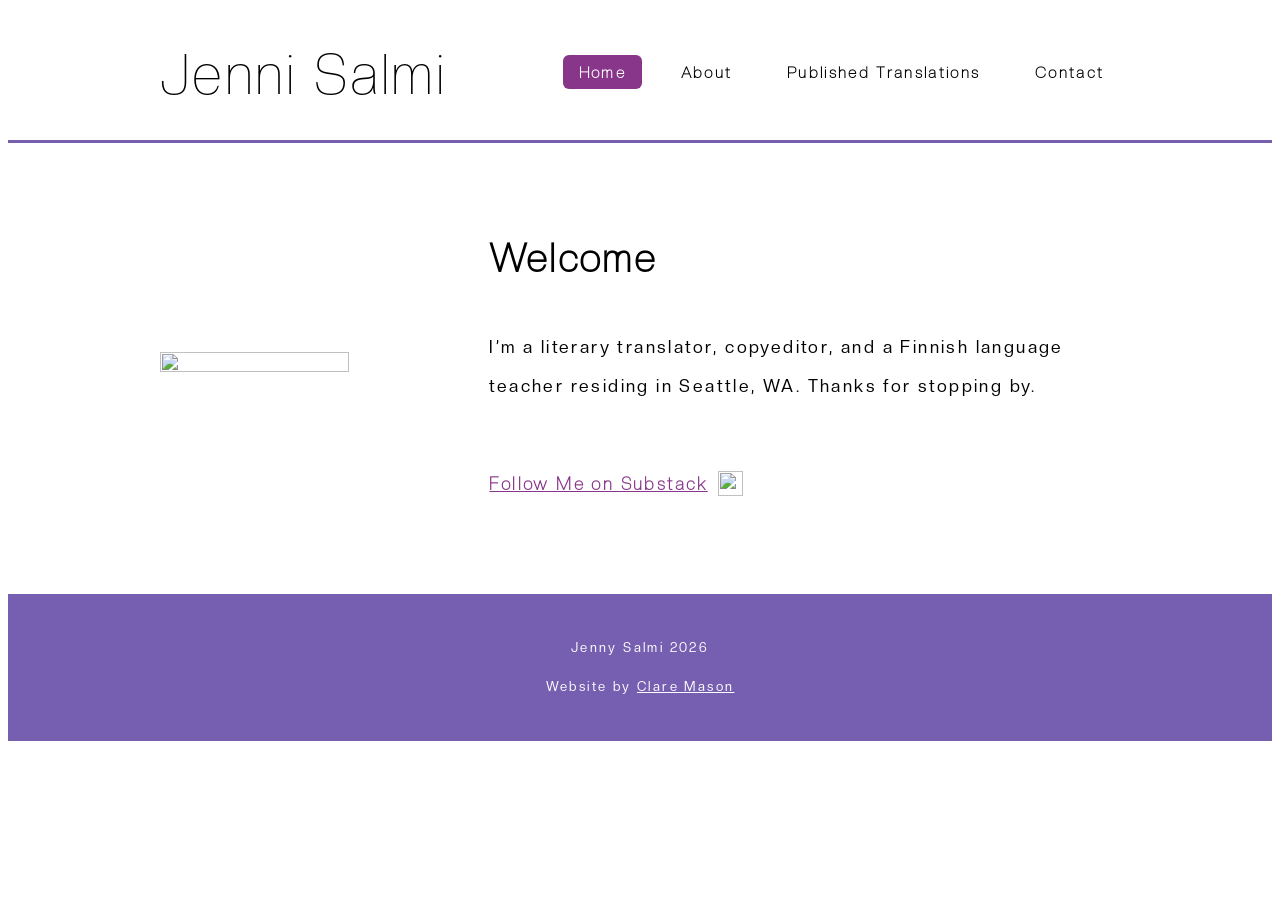
==== commit ddcbf313: "adding mobile menu dropdown" ====
--- a/index.html
+++ b/index.html
@@ -9,10 +9,26 @@
     />
     <link rel="stylesheet" href="assets/css/main.css" />
   </head>
-  <body class="is-preload no-sidebar">
+  <body>
     <div id="page-wrapper">
       <!-- Header -->
       <div id="header-wrapper">
+        <!-- Moblie Menu Bar-->
+        <img
+          src="./images/menu.png"
+          id="mobile-menu-btn"
+          style="position: absolute; left: 20px; top: 20px"
+        />
+
+        <div class="mobile-menu" style="display: none">
+          <div><a href="index.html">Home</a></div>
+          <div class="current"><a href="about.html">About</a></div>
+          <div>
+            <a href="published-translations.html">Published Translations</a>
+          </div>
+          <div><a href="contact.html">Contact</a></div>
+        </div>
+        <!-- Desktop Menu Bar-->
         <header id="header" class="container">
           <!-- Logo -->
           <div id="logo">
@@ -21,7 +37,7 @@
           <!-- Nav -->
           <nav id="nav">
             <ul>
-              <li class="current"><a href="index.html">Welcome</a></li>
+              <li class="current"><a href="index.html">Home</a></li>
               <li><a href="about.html">About</a></li>
               <li>
                 <a href="published-translations.html">Published Translations</a>
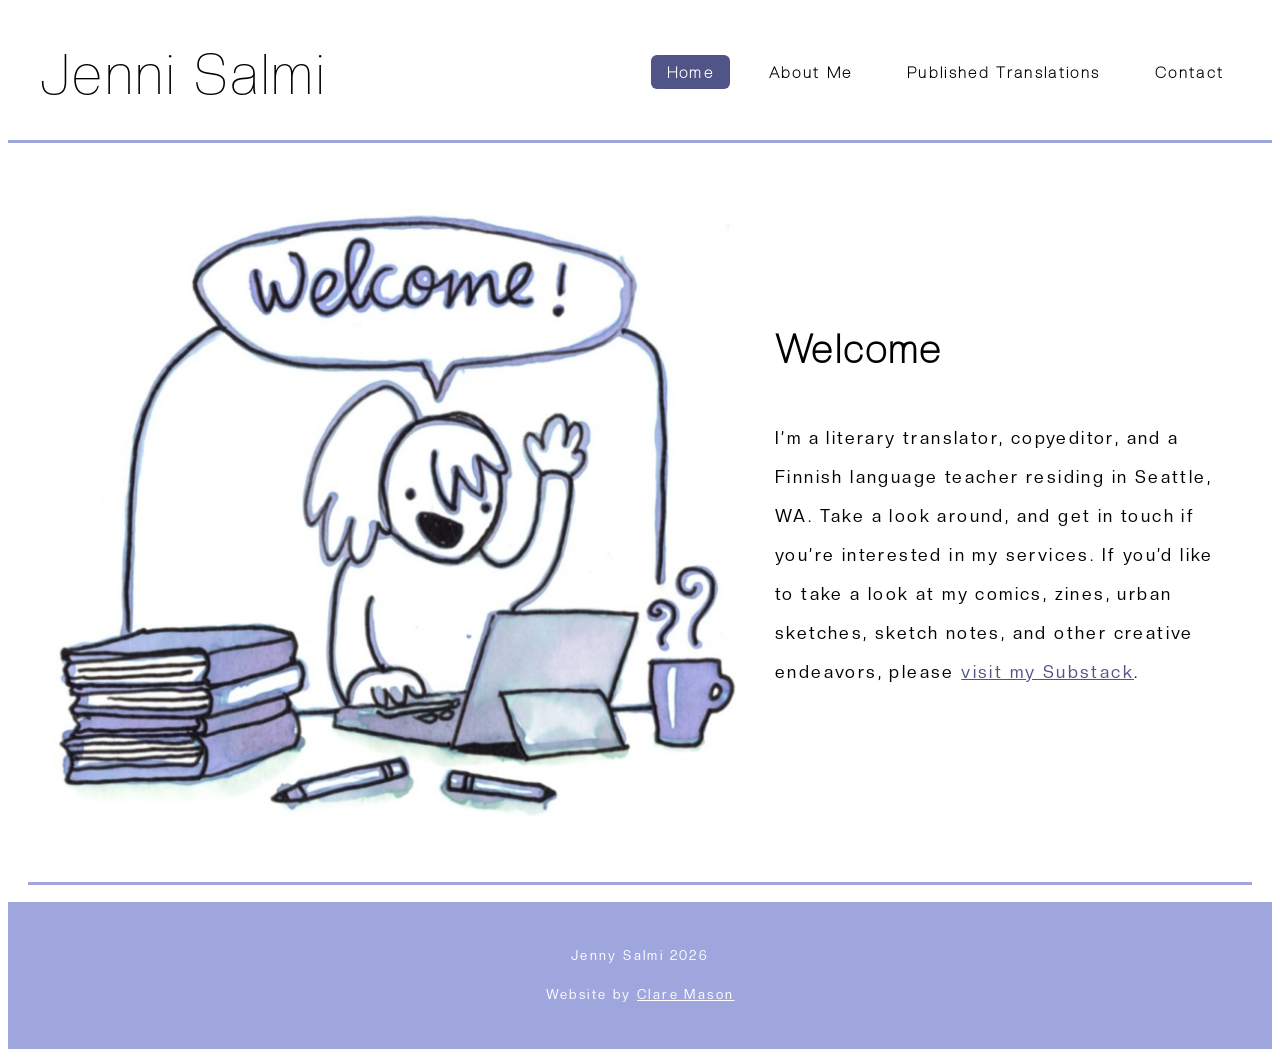
==== commit 66e3f046: "adding images and copy" ====
--- a/index.html
+++ b/index.html
@@ -7,6 +7,7 @@
       name="viewport"
       content="width=device-width, initial-scale=1, user-scalable=no"
     />
+    <link rel="icon" type="image/x-icon" href="images/favicon.ico" />
     <link rel="stylesheet" href="assets/css/main.css" />
   </head>
   <body>
@@ -22,7 +23,7 @@
 
         <div class="mobile-menu" style="display: none">
           <div><a href="index.html">Home</a></div>
-          <div class="current"><a href="about.html">About</a></div>
+          <div class="current"><a href="about.html">About Me</a></div>
           <div>
             <a href="published-translations.html">Published Translations</a>
           </div>
@@ -38,7 +39,7 @@
           <nav id="nav">
             <ul>
               <li class="current"><a href="index.html">Home</a></li>
-              <li><a href="about.html">About</a></li>
+              <li><a href="about.html">About Me</a></li>
               <li>
                 <a href="published-translations.html">Published Translations</a>
               </li>
@@ -58,27 +59,22 @@
               <img
                 height="60%"
                 width="60%"
-                src="https://as1.ftcdn.net/jpg/01/63/11/70/1000_F_163117064_syJkTuCddASYjvl4WqyRmnuy8cDXpoQY.jpg"
+                src="./images/jenny-welcome.png"
+                alt="Illustration in purple and blue ink and black marker of Jenni saying “Welcome!” She’s sitting at a laptop, surrounded by a stack of books, pens, and a steaming coffee cup. 
+"
               />
               <div class="column" style="margin: 15px">
                 <h2>Welcome</h2>
                 <p>
                   I’m a literary translator, copyeditor, and a Finnish language
-                  teacher residing in Seattle, WA. Thanks for stopping by.
+                  teacher residing in Seattle, WA. Take a look around, and get
+                  in touch if you’re interested in my services. If you’d like to
+                  take a look at my comics, zines, urban sketches, sketch notes,
+                  and other creative endeavors, please
+                  <a href="https://translatetheworld.substack.com/"
+                    >visit my Substack</a
+                  >.
                 </p>
-                <hr />
-
-                <a href="https://translatetheworld.substack.com/">
-                  <div style="display: flex; flex-direction: row">
-                    <h4 style="color: #883689">Follow Me on Substack</h4>
-                    <img
-                      width="25"
-                      height="25"
-                      src="images/substack.png"
-                      style="margin-top: 30px; margin-left: 10px; padding: 0"
-                    />
-                  </div>
-                </a>
               </div>
             </div>
           </div>
--- a/assets/css/main.css
+++ b/assets/css/main.css
@@ -9,11 +9,18 @@
   src: url(./../fonts/CreatoDisplay-Thin.otf); /* url of the font */
 }
 
+:root {
+  --primary: #9fa6dd;
+  --secondary: #505486;
+}
+
 .grid-container div {
   padding: 10px;
   text-align: center;
-  margin-left: 50px;
-  margin-right: 50px;
+}
+
+.divider {
+  border: 1px solid var(--primary);
 }
 
 body {
@@ -37,7 +44,7 @@
 }
 
 a {
-  color: #883689ff;
+  color: var(--secondary);
   text-decoration: underline;
 }
 
@@ -49,3 +56,7 @@
   border: 0;
   border-top: solid 1px #eee;
 }
+
+.booktitle {
+  display: none;
+}
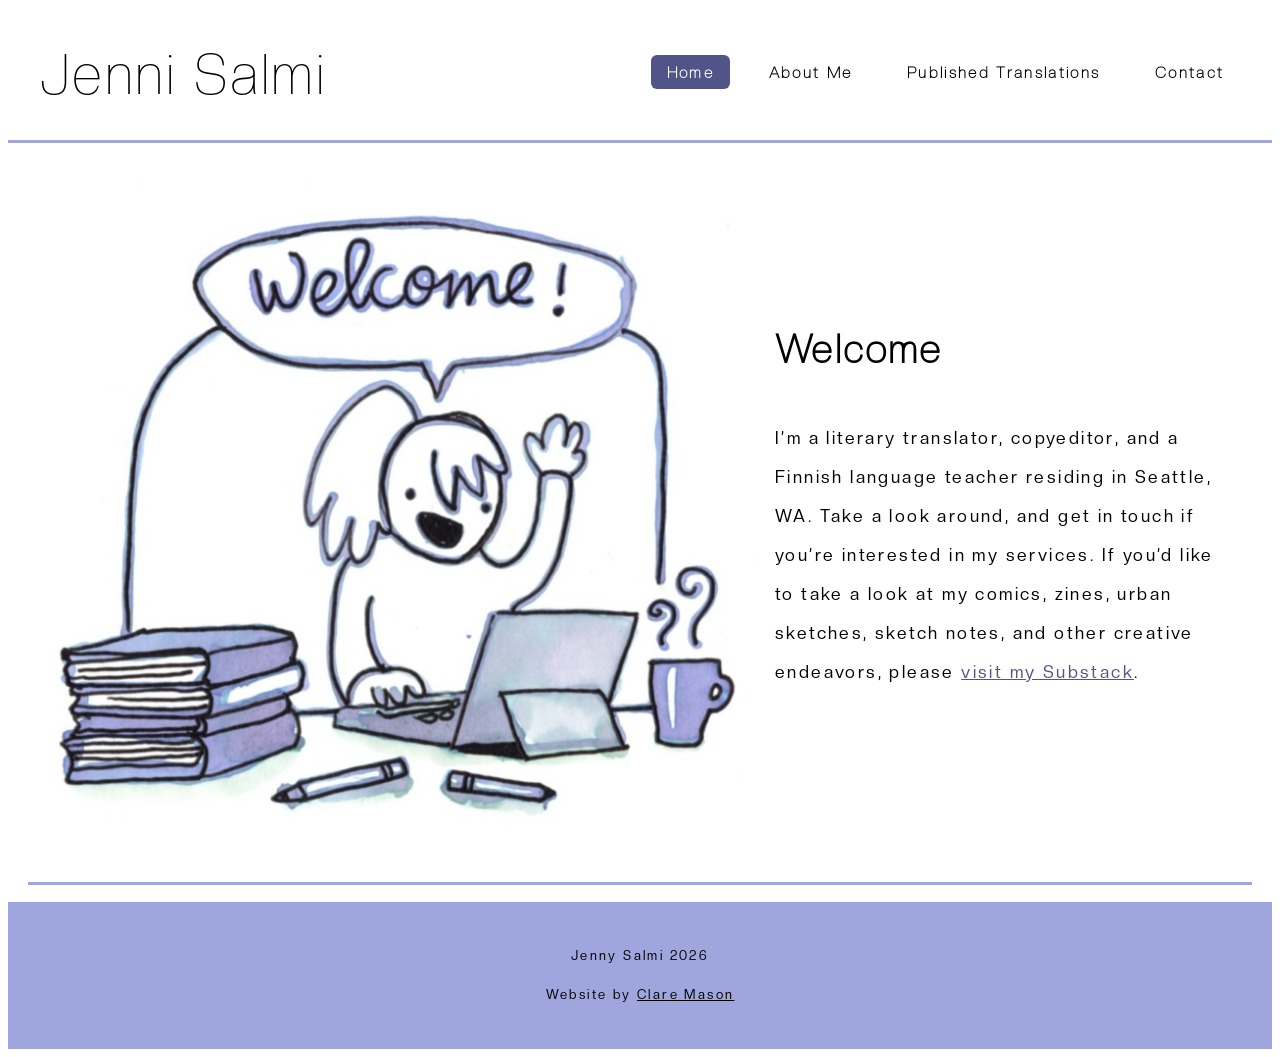
==== commit 539ab787: "fixing accessibility issues" ====
--- a/index.html
+++ b/index.html
@@ -1,5 +1,5 @@
 <!doctype html>
-<html>
+<html lang="en">
   <head>
     <title>Jenni Salmi</title>
     <meta charset="utf-8" />
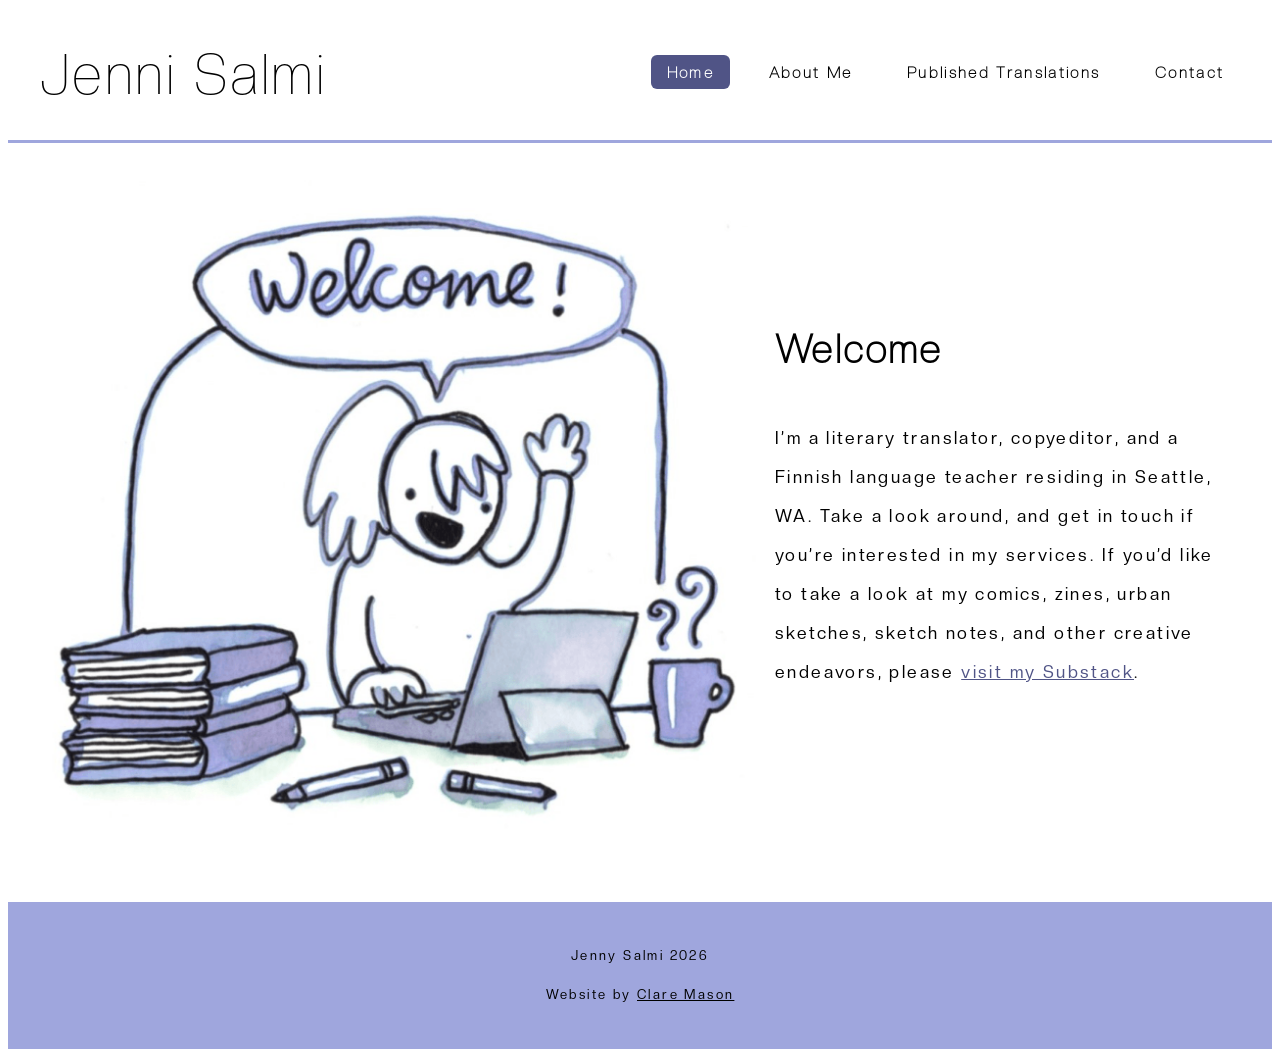
==== commit 5ba6e591: "compress images and adding README" ====
--- a/index.html
+++ b/index.html
@@ -59,6 +59,7 @@
               <img
                 height="60%"
                 width="60%"
+                id="home-image"
                 src="./images/jenny-welcome.png"
                 alt="Illustration in purple and blue ink and black marker of Jenni saying “Welcome!” She’s sitting at a laptop, surrounded by a stack of books, pens, and a steaming coffee cup. 
 "
@@ -80,18 +81,15 @@
           </div>
         </div>
       </div>
-
-      <!-- Footer -->
-      <div id="footer-wrapper">
-        <footer id="footer" class="container">
-          <div class="column" style="align-items: center">
-            <div id="copyright">Jenny Salmi&nbsp;</div>
-            <div>
-              Website by <a href="https://claremason.net">Clare Mason</a>
-            </div>
-          </div>
-        </footer>
-      </div>
+    </div>
+    <!-- Footer -->
+    <div id="footer-wrapper">
+      <footer id="footer" class="container">
+        <div class="column" style="align-items: center">
+          <div id="copyright">Jenny Salmi&nbsp;</div>
+          <div>Website by <a href="https://claremason.net">Clare Mason</a></div>
+        </div>
+      </footer>
     </div>
   </body>
   <script type="text/javascript" src="./assets/scripts.js"></script>
--- a/assets/css/main.css
+++ b/assets/css/main.css
@@ -1,4 +1,4 @@
-@import url("common.css");
+@import url("firefox.css");
 
 @font-face {
   font-family: CreatoDisplayRegular; /* set name */
@@ -12,6 +12,31 @@
 :root {
   --primary: #9fa6dd;
   --secondary: #505486;
+}
+
+/* Body and Wrappers */
+.content {
+  width: 500px;
+}
+
+header {
+  margin: 0 0 2em 0;
+  position: relative;
+}
+
+#header-wrapper {
+  /* add color here to change header color*/
+  box-shadow: 0px 3px 0px 0px var(--primary);
+}
+
+#main-wrapper {
+  padding: 1em 0 3em 0;
+}
+
+.container {
+  margin: 0 auto;
+  max-width: 100%;
+  width: 1000px;
 }
 
 .grid-container div {
@@ -40,7 +65,7 @@
   font-family: CreatoDisplayRegular;
   font-size: 13pt;
   font-weight: 300;
-  line-height: 2.25em;
+  line-height: 1em;
 }
 
 a {
@@ -60,3 +85,309 @@
 .booktitle {
   display: none;
 }
+
+/* Moblie Menu */
+#mobile-menu-btn {
+  display: none;
+}
+
+.mobile-menu a {
+  color: inherit;
+  text-decoration: none;
+}
+.mobile-menu {
+  color: black;
+  display: none;
+}
+
+/* Fonts */
+
+h1,
+h2,
+h3,
+h4,
+h5,
+h6 {
+  font-weight: 800;
+  font-family: CreatoDisplayThin;
+}
+
+h1 a,
+h2 a,
+h3 a,
+h4 a,
+h5 a,
+h6 a {
+  color: inherit;
+  text-decoration: none;
+  outline: 0;
+}
+
+h1 {
+  font-size: 3.25em;
+  line-height: 1em;
+}
+
+h2 {
+  font-size: 2.25em;
+  line-height: 1em;
+}
+
+h3 {
+  font-size: 1.35em;
+  margin: 0.5em;
+}
+
+/* Forms */
+
+form label {
+  font-weight: 800;
+  margin: 0.5em 0 0.5em 0;
+  font-size: 1em;
+  color: var(--secondary);
+}
+
+form input,
+form select,
+form textarea {
+  border-radius: 8px;
+  border: solid 1px var(--secondary);
+  width: stretch;
+}
+
+form input:focus,
+form select:focus,
+form textarea:focus {
+  border-color: soild 3px var(--secondary);
+}
+
+form input,
+form select {
+  line-height: 3em;
+  padding: 0 1em;
+}
+
+form textarea {
+  min-height: 9em;
+  padding: 1em;
+}
+
+/* Button */
+
+input[type="button"],
+input[type="submit"],
+input[type="reset"],
+button,
+.button {
+  background: var(--secondary);
+  color: white;
+  text-decoration: none;
+  border-radius: 6px;
+  letter-spacing: 0.15em;
+  font-family: CreatoDisplayRegular;
+  outline: 0;
+  border: 0;
+  cursor: pointer;
+  padding: 10px;
+  margin-top: 20px;
+}
+
+/* Nav */
+
+#nav {
+  position: absolute;
+  right: 0;
+  top: 14px;
+  font-size: 0.9em;
+  font-family: CreatoDisplayThin;
+}
+
+#nav ul {
+  list-style: none;
+  padding-left: 0;
+}
+
+#nav ul li {
+  float: left;
+  line-height: 4.5em;
+  padding-left: 1.5em;
+}
+
+#nav ul li a,
+#nav ul li span {
+  font-weight: 800;
+  letter-spacing: 0.15em;
+  color: black;
+  text-decoration: none;
+  border-radius: 6px;
+  padding: 0.5em 1em 0.5em 1em;
+}
+
+#nav ul li > ul {
+  display: none;
+}
+
+#nav ul li.current a {
+  background: var(--secondary);
+  color: #fff;
+}
+
+/* Footer */
+
+#footer a {
+  color: inherit;
+}
+
+footer div {
+  color: black;
+  font-size: small;
+}
+
+#footer-wrapper {
+  padding: 2em 0 2em 0;
+  background-color: var(--primary);
+}
+
+/* Logo */
+
+#logo h1 {
+  color: black;
+  font-weight: 400;
+  font-size: 3.25em;
+  letter-spacing: 0.05em;
+  display: inline-block;
+  vertical-align: middle;
+}
+
+/* Sizes */
+
+.contact-row {
+  gap: 100px;
+}
+.grid-container {
+  display: grid;
+  grid-template-columns: auto auto;
+  padding: 10px;
+}
+
+.container {
+  width: 1200px;
+}
+.row {
+  display: flex;
+  flex-direction: row;
+}
+
+.column {
+  display: flex;
+  flex-direction: column;
+}
+
+@media screen and (max-width: 1280px) {
+  .grid-container {
+    display: grid;
+    grid-template-columns: auto auto;
+    padding: 10px;
+  }
+
+  .row {
+    display: flex;
+    flex-direction: row;
+  }
+
+  .column {
+    display: flex;
+    flex-direction: column;
+  }
+  .contact-row {
+    gap: 20px;
+  }
+  #main-wrapper {
+    margin: 20px;
+  }
+}
+
+/*Moblie view */
+@media screen and (max-width: 980px) {
+  .row {
+    display: flex;
+    flex-direction: column;
+  }
+
+  .container {
+    width: 960px;
+  }
+
+  .column {
+    display: flex;
+    flex-direction: column;
+    align-items: center;
+  }
+
+  #main-wrapper {
+    margin: 20px;
+  }
+
+  .grid-container {
+    display: grid;
+    grid-template-columns: auto;
+    padding: 10px;
+  }
+  body,
+  input,
+  select,
+  textarea {
+    font-size: 11pt;
+  }
+
+  .contact-row {
+    gap: 0;
+  }
+  /* Wrappers */
+
+  #header-wrapper {
+    padding: 3em 0 1em 0;
+    text-align: center;
+  }
+
+  /* Header */
+
+  #header {
+    margin: 0 auto;
+  }
+
+  /* Logo */
+
+  #logo span {
+    display: block;
+    margin: 0;
+  }
+
+  /* Nav */
+
+  #nav {
+    display: none;
+  }
+
+  input[type="button"],
+  input[type="submit"],
+  input[type="reset"],
+  button,
+  .button {
+    width: 100%;
+    text-align: center;
+    font-size: 1.25em !important;
+  }
+  /* Moblie Menu */
+
+  #mobile-menu-btn {
+    display: block;
+  }
+
+  .mobile-menu {
+    display: none;
+    flex-direction: column;
+    justify-content: space-around;
+    align-items: center;
+  }
+}
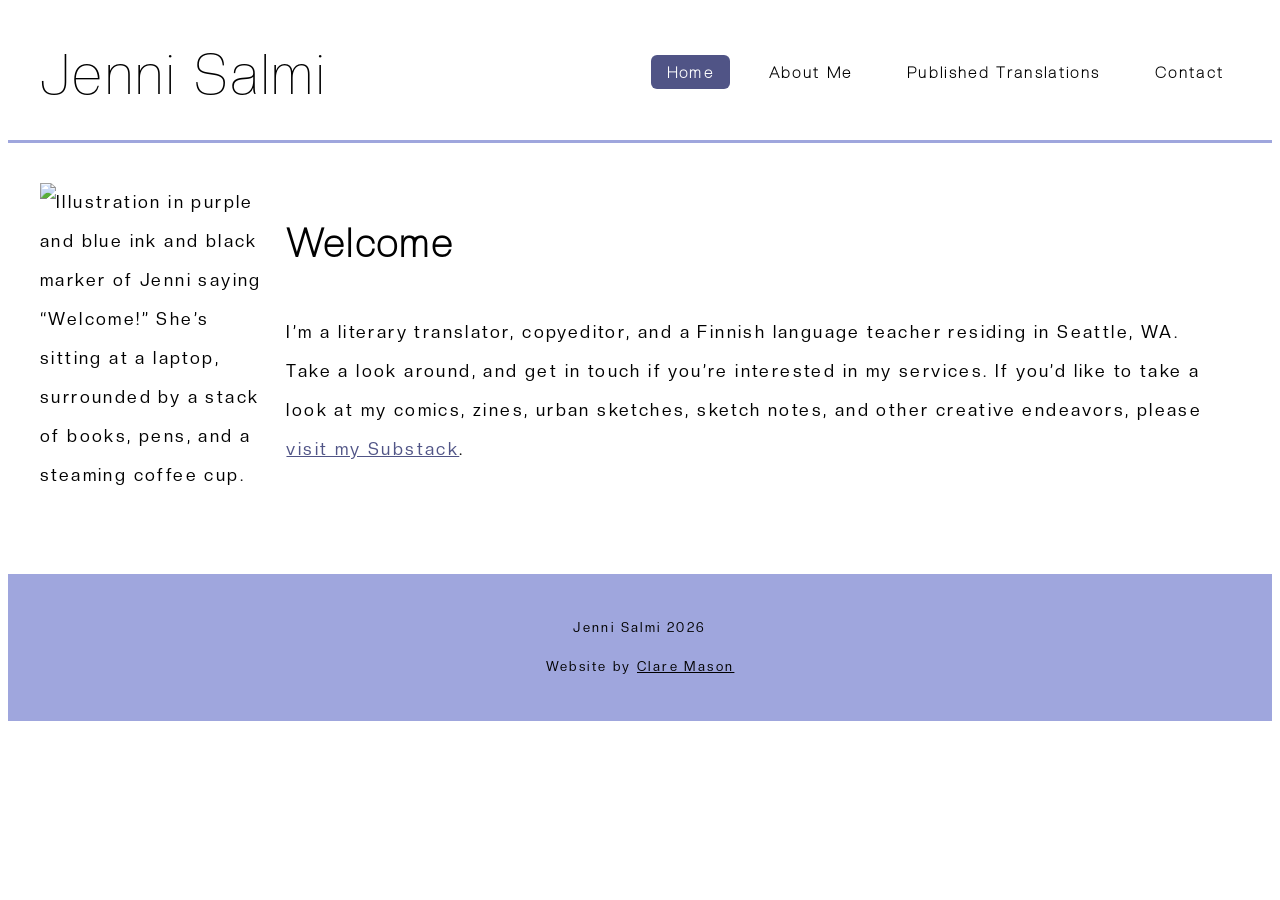
==== commit aabb81d0: "fixing typo" ====
--- a/index.html
+++ b/index.html
@@ -60,7 +60,7 @@
                 height="60%"
                 width="60%"
                 id="home-image"
-                src="./images/jenny-welcome.png"
+                src="./images/Jenni-welcome.png"
                 alt="Illustration in purple and blue ink and black marker of Jenni saying “Welcome!” She’s sitting at a laptop, surrounded by a stack of books, pens, and a steaming coffee cup. 
 "
               />
@@ -86,7 +86,7 @@
     <div id="footer-wrapper">
       <footer id="footer" class="container">
         <div class="column" style="align-items: center">
-          <div id="copyright">Jenny Salmi&nbsp;</div>
+          <div id="copyright">Jenni Salmi&nbsp;</div>
           <div>Website by <a href="https://claremason.net">Clare Mason</a></div>
         </div>
       </footer>
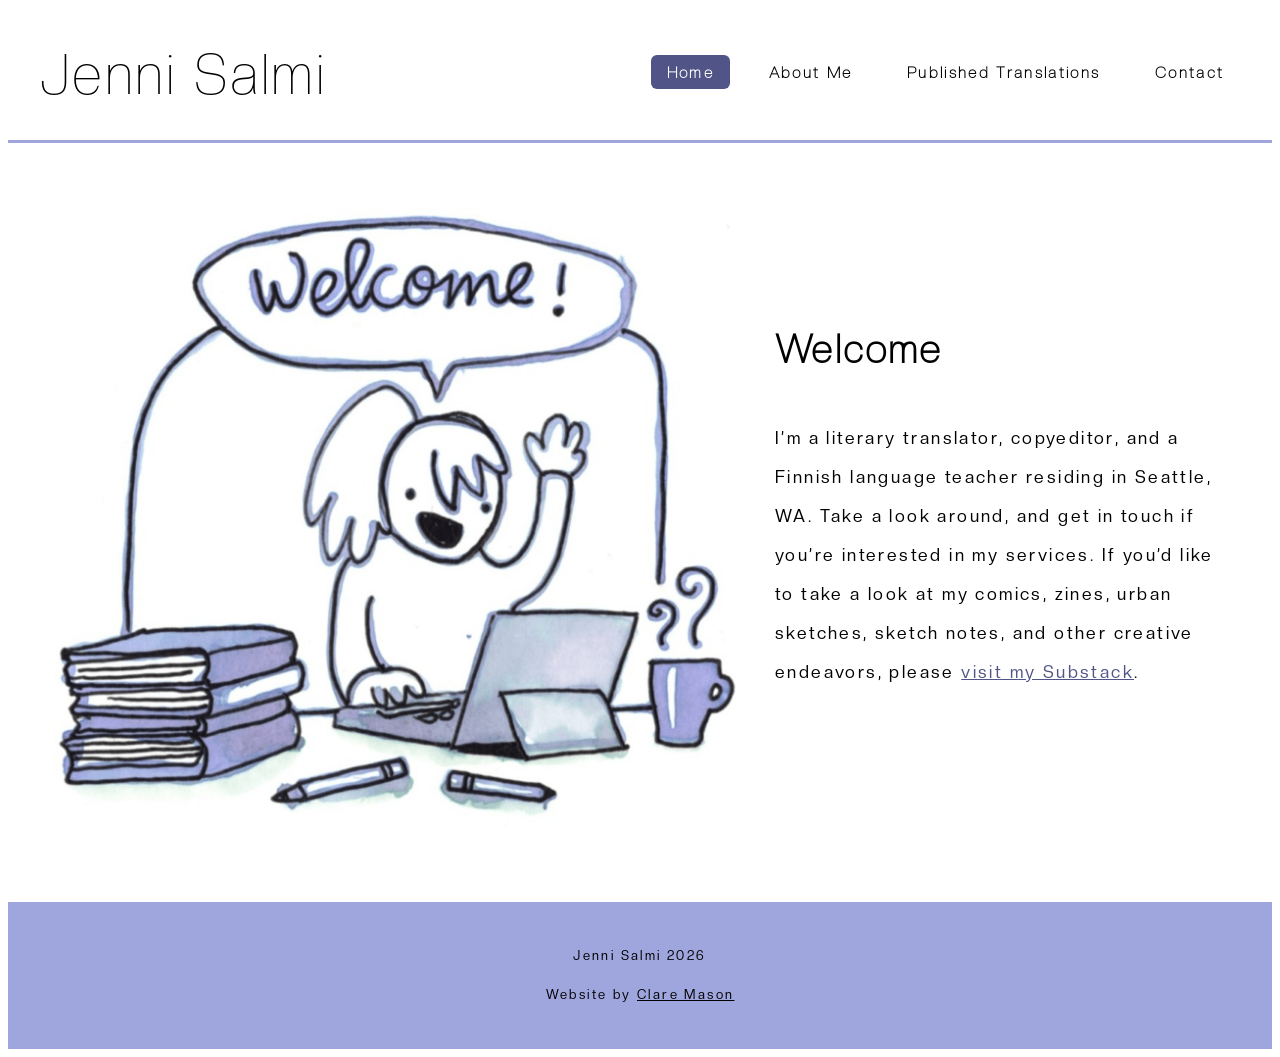
==== commit 56807844: "Update index.html" ====
--- a/index.html
+++ b/index.html
@@ -60,7 +60,7 @@
                 height="60%"
                 width="60%"
                 id="home-image"
-                src="./images/Jenni-welcome.png"
+                src="./images/welcome.png"
                 alt="Illustration in purple and blue ink and black marker of Jenni saying “Welcome!” She’s sitting at a laptop, surrounded by a stack of books, pens, and a steaming coffee cup. 
 "
               />
